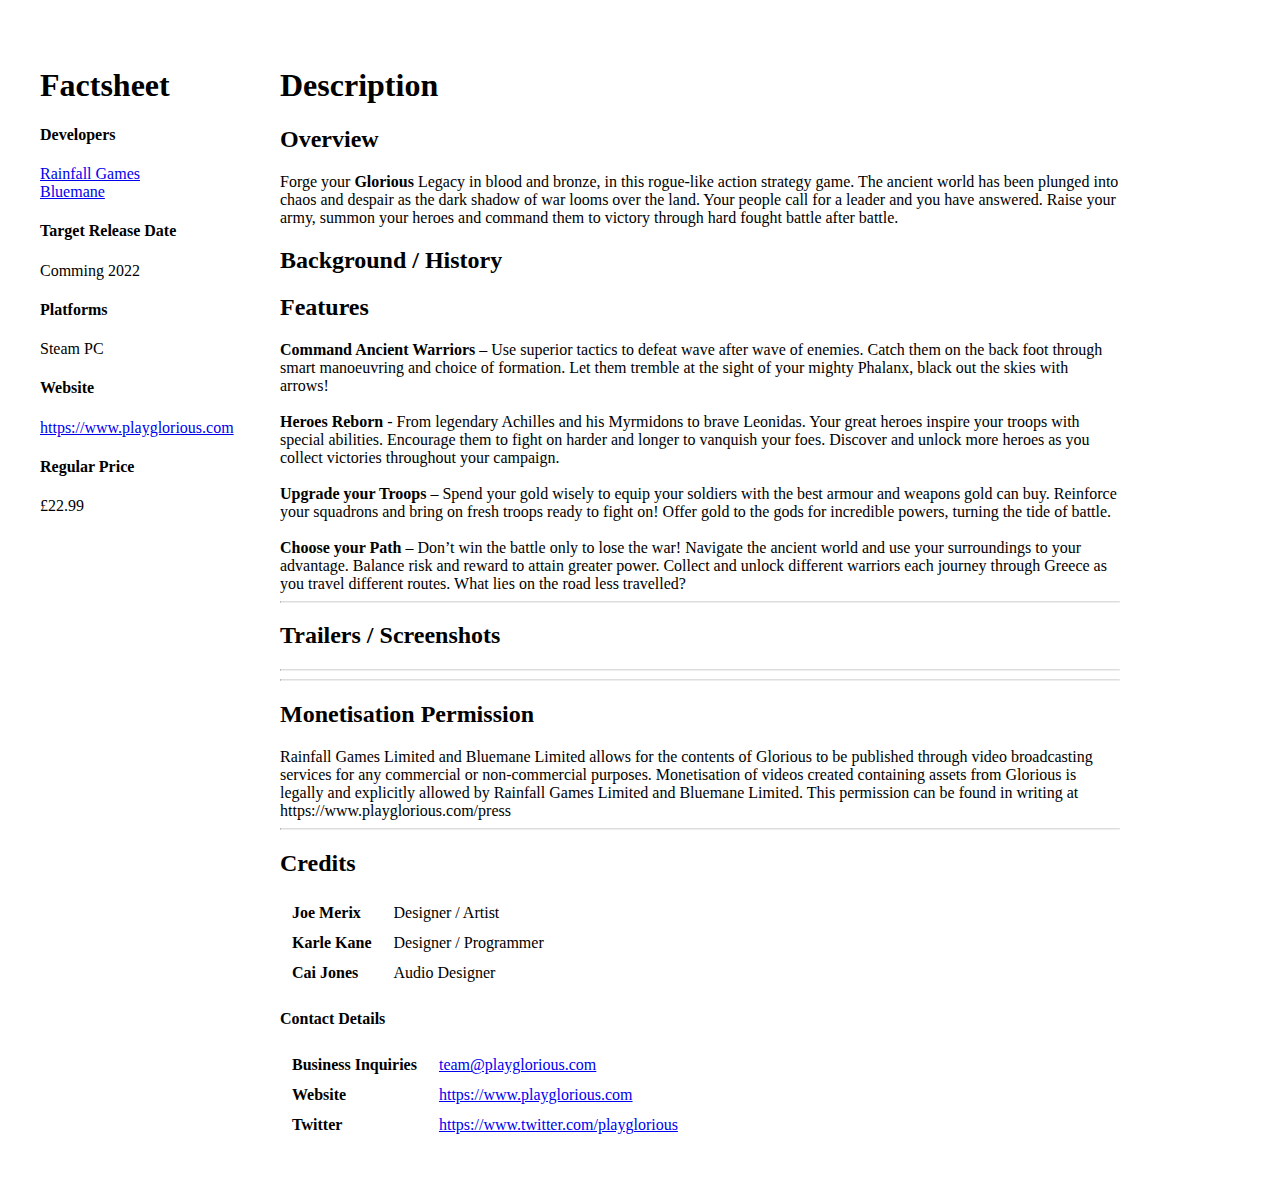
==== press.html @ 9551ca30 "Add press kit page" ====
<html lang='en'>
  <head>
    <title>Press Kit</title>
	<link href="https://fonts.googleapis.com/css2?family=Roboto&display=swap" rel="stylesheet"/>
	<link rel="stylesheet" href="css/press.css">
	<script async src="https://www.googletagmanager.com/gtag/js?id=G-G7K1262RTR"></script>
	<script>
	  window.dataLayer = window.dataLayer || [];
	  function gtag(){dataLayer.push(arguments);}
	  gtag('js', new Date());

	  gtag('config', 'G-G7K1262RTR');
	</script>
  </head>
  <body>
    <div class="container">
	  <div class="column-1 box">
	    <h1>Factsheet</h3>
	    <h4>Developers</h4>
		<a href="https://www.rainfallgames.com">Rainfall Games</a><br/>
		<a href="https://www.bluemane.co.uk">Bluemane</a>
		<h4>Target Release Date</h4>
		Comming 2022
		<h4>Platforms</h4>
		Steam PC
		<h4>Website</h4>
		<a href="https://www.playglorious.com">https://www.playglorious.com</a>
		<h4>Regular Price</h4>
		£22.99		
	  </div>
	  <div class="column-2 box">
	  
	  <h1>Description</h1>
	  
	  <h2>Overview</h2>

	  	  Forge your <b>Glorious</b> Legacy in blood and bronze, in this rogue-like action strategy game.
The ancient world has been plunged into chaos and despair as the dark shadow of war looms over the land. Your people call for a leader and you have answered.  Raise your army, summon your heroes and command them to victory through hard fought battle after battle. 
	  
	  <h2>Background / History<h2>
	  
	  <h2>Features</h2>
	  
	  <b>Command Ancient Warriors</b> – Use superior tactics to defeat wave after wave of enemies.  Catch them on the back foot through smart manoeuvring and choice of formation.  Let them tremble at the sight of your mighty Phalanx, black out the skies with arrows!
	  <br/><br/>
	  <b>Heroes Reborn</b> - From legendary Achilles and his Myrmidons to brave Leonidas. Your great heroes inspire your troops with special abilities.  Encourage them to fight on harder and longer to vanquish your foes.  Discover and unlock more heroes as you collect victories throughout your campaign.
	  <br/><br/>
	  <b>Upgrade your Troops</b> – Spend your gold wisely to equip your soldiers with the best armour and weapons gold can buy.  Reinforce your squadrons and bring on fresh troops ready to fight on!  Offer gold to the gods for incredible powers, turning the tide of battle.
	  <br/><br/>
	  <b>Choose your Path</b> – Don’t win the battle only to lose the war!  Navigate the ancient world and use your surroundings to your advantage.  Balance risk and reward to attain greater power.  Collect and unlock different warriors each journey through Greece as you travel different routes.  What lies on the road less travelled?

      <hr/>

	  <h2>Trailers / Screenshots</h2>	  
	  
	  <hr/>
	  
	  
	  
	  <hr/>
	  
	  <h2>Monetisation Permission</h2>
	  Rainfall Games Limited and Bluemane Limited allows for the contents of Glorious to be published through video broadcasting services for any commercial or non-commercial purposes.  Monetisation of videos created containing assets from Glorious is legally and explicitly allowed by Rainfall Games Limited and Bluemane Limited.  This permission can be found in writing at https://www.playglorious.com/press
	  
	  <hr/>
	  
	  <h2>Credits</h2>
	  <table>
	    <tr><td><b>Joe Merix</b></td><td>Designer / Artist</td></tr>
	    <tr><td><b>Karle Kane</b></td><td>Designer / Programmer</td></tr>
	    <tr><td><b>Cai Jones</b></td><td>Audio Designer</td></tr>
	  </table>
	  
      
	  
	  <h4>Contact Details</h4>
	  <table>
	    <tr><td><b>Business Inquiries</b></td><td><a href="team@playglorious.com">team@playglorious.com </a></td></tr>
		<tr><td><b>Website</b></td><td><a href="https://www.playglorious.com">https://www.playglorious.com</a></td></tr>
		<tr><td><b>Twitter</b></td><td><a href="https://www.twitter.com/playglorious">https://www.twitter.com/playglorious</a></td></tr>
	  </table>

	  </div>
	</div>
  </body>
</html>
---- css/press.css ----
body {
  margin: 0;
  padding: 1rem;
  max-width: 1200px;
  margin: 30px auto;
}

td {
  padding: 5px 10px;
}

hr {
	border-top: 1px solid #ddd;
}

.container {
  display:flex;
}

.column-1 {
  flex-shrink: 0;
  flex-basis: 20%;
}

.column-2 {
  flex-basis: 70%;
}

.box {
  
}

@media only screen and (max-width: 900px) {
  .container {
	flex-direction: column;	 
  }
  
  .box {
	margin: 0 0 1rem;
  }
}
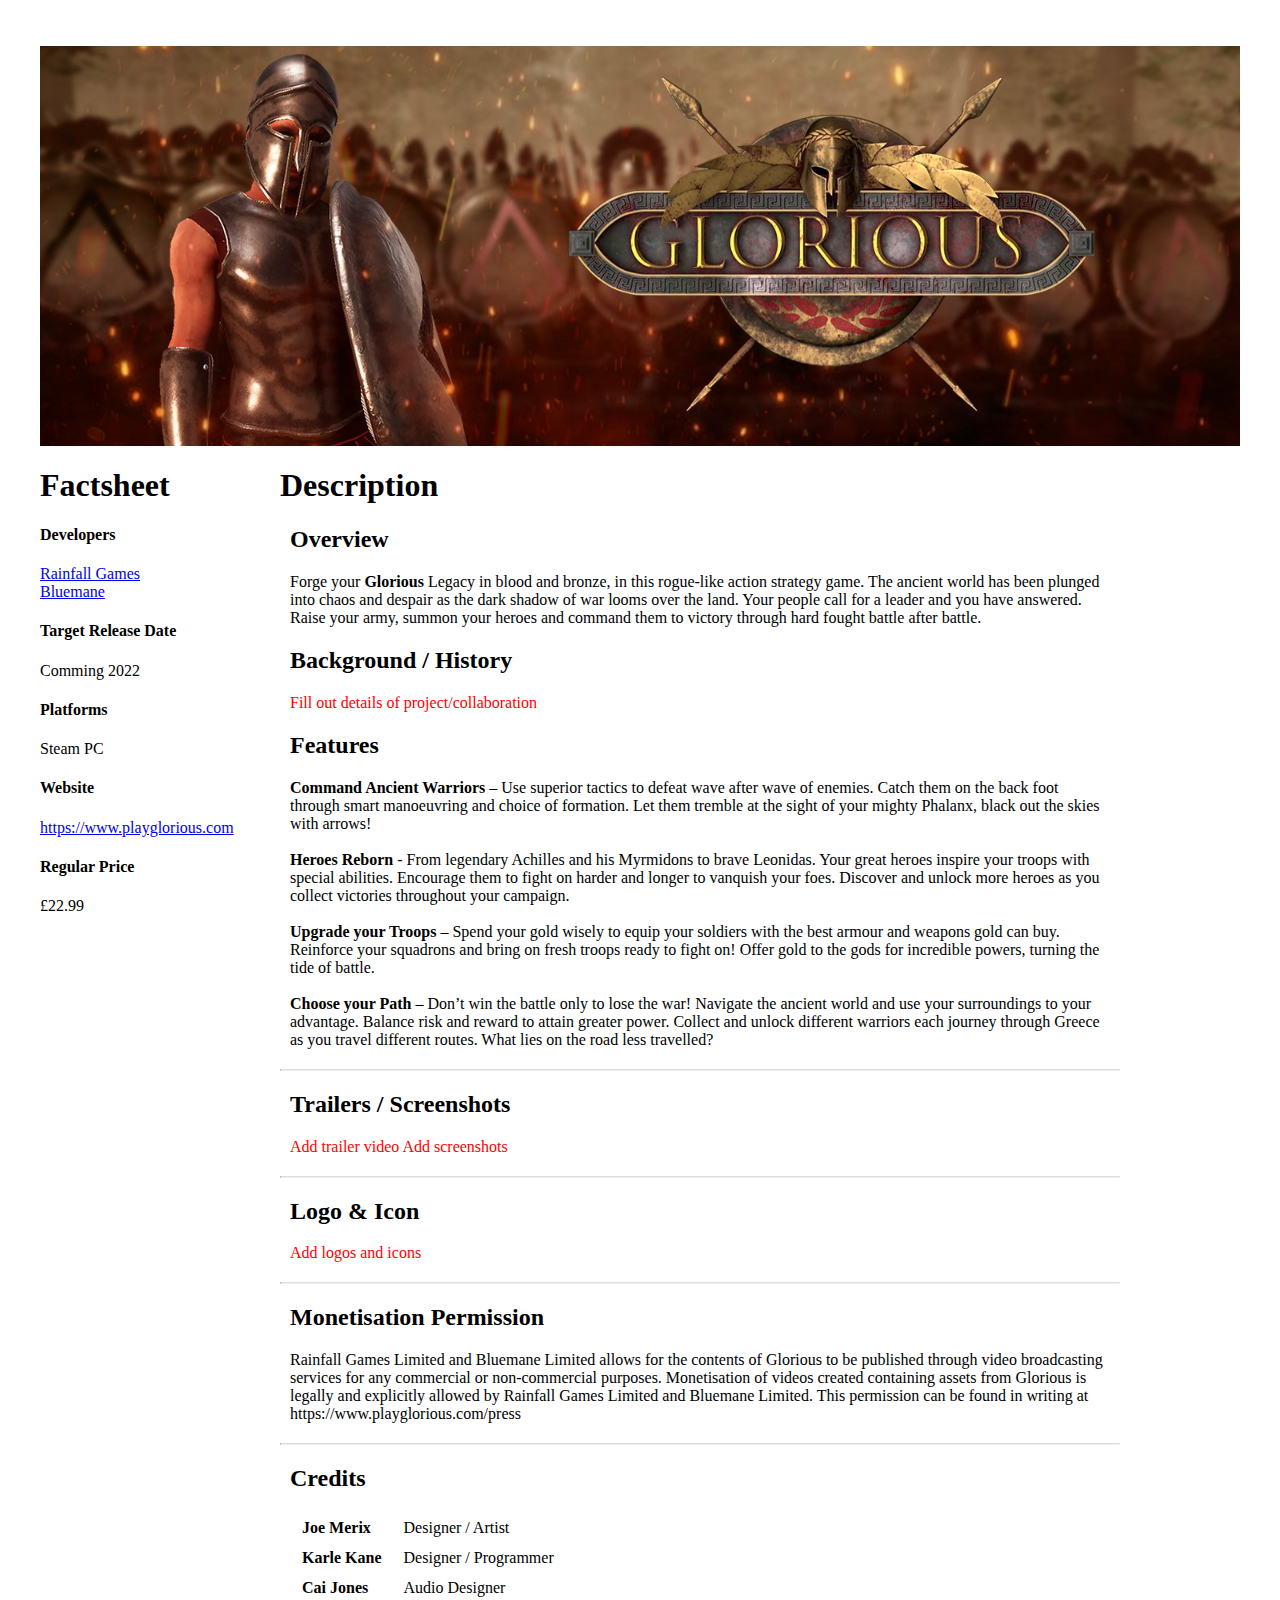
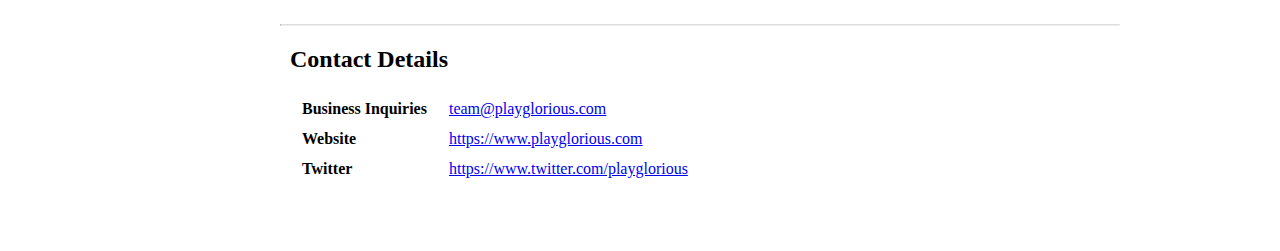
==== commit 8e653798: "press kit improvements" ====
--- a/press.html
+++ b/press.html
@@ -13,6 +13,9 @@
 	</script>
   </head>
   <body>
+    <div>
+	  <img class="header-image" src="images/twitter_1500x500.jpg">
+	</div>
     <div class="container">
 	  <div class="column-1 box">
 	    <h1>Factsheet</h3>
@@ -32,53 +35,69 @@
 	  
 	  <h1>Description</h1>
 	  
-	  <h2>Overview</h2>
-
+	  <div class='section'>
+	    <h2>Overview</h2>
 	  	  Forge your <b>Glorious</b> Legacy in blood and bronze, in this rogue-like action strategy game.
-The ancient world has been plunged into chaos and despair as the dark shadow of war looms over the land. Your people call for a leader and you have answered.  Raise your army, summon your heroes and command them to victory through hard fought battle after battle. 
+		  The ancient world has been plunged into chaos and despair as the dark shadow of war looms over the land. Your people call for a leader and you have answered.  Raise your army, summon your heroes and command them to victory through hard fought battle after battle. 	  
+	  </div>
 	  
-	  <h2>Background / History<h2>
+	  <div class='section'>
+	    <h2>Background / History</h2>	  
+	    <span class='todo'>Fill out details of project/collaboration</span>
+	  </div>
 	  
-	  <h2>Features</h2>
-	  
-	  <b>Command Ancient Warriors</b> – Use superior tactics to defeat wave after wave of enemies.  Catch them on the back foot through smart manoeuvring and choice of formation.  Let them tremble at the sight of your mighty Phalanx, black out the skies with arrows!
-	  <br/><br/>
-	  <b>Heroes Reborn</b> - From legendary Achilles and his Myrmidons to brave Leonidas. Your great heroes inspire your troops with special abilities.  Encourage them to fight on harder and longer to vanquish your foes.  Discover and unlock more heroes as you collect victories throughout your campaign.
-	  <br/><br/>
-	  <b>Upgrade your Troops</b> – Spend your gold wisely to equip your soldiers with the best armour and weapons gold can buy.  Reinforce your squadrons and bring on fresh troops ready to fight on!  Offer gold to the gods for incredible powers, turning the tide of battle.
-	  <br/><br/>
-	  <b>Choose your Path</b> – Don’t win the battle only to lose the war!  Navigate the ancient world and use your surroundings to your advantage.  Balance risk and reward to attain greater power.  Collect and unlock different warriors each journey through Greece as you travel different routes.  What lies on the road less travelled?
-
+	  <div class='section'>
+	    <h2>Features</h2>	  
+	    <b>Command Ancient Warriors</b> – Use superior tactics to defeat wave after wave of enemies.  Catch them on the back foot through smart manoeuvring and choice of formation.  Let them tremble at the sight of your mighty Phalanx, black out the skies with arrows!
+	    <br/><br/>
+	    <b>Heroes Reborn</b> - From legendary Achilles and his Myrmidons to brave Leonidas. Your great heroes inspire your troops with special abilities.  Encourage them to fight on harder and longer to vanquish your foes.  Discover and unlock more heroes as you collect victories throughout your campaign.
+	    <br/><br/>
+	    <b>Upgrade your Troops</b> – Spend your gold wisely to equip your soldiers with the best armour and weapons gold can buy.  Reinforce your squadrons and bring on fresh troops ready to fight on!  Offer gold to the gods for incredible powers, turning the tide of battle.
+	    <br/><br/>
+	    <b>Choose your Path</b> – Don’t win the battle only to lose the war!  Navigate the ancient world and use your surroundings to your advantage.  Balance risk and reward to attain greater power.  Collect and unlock different warriors each journey through Greece as you travel different routes.  What lies on the road less travelled?
+	  </div>
       <hr/>
-
-	  <h2>Trailers / Screenshots</h2>	  
+	  <div class='section'>
+	    <h2>Trailers / Screenshots</h2>	  	  
+	    <span class='todo'>Add trailer video</span>	  
+	    <span class='todo'>Add screenshots</span>
+	  </div>
 	  
 	  <hr/>
 	  
-	  
+	  <div class='section'>	    
+	    <h2>Logo & Icon</h2>	  	  
+	    <span class='todo'>Add logos and icons</span>	  	    
+	  </div>
 	  
 	  <hr/>
 	  
-	  <h2>Monetisation Permission</h2>
-	  Rainfall Games Limited and Bluemane Limited allows for the contents of Glorious to be published through video broadcasting services for any commercial or non-commercial purposes.  Monetisation of videos created containing assets from Glorious is legally and explicitly allowed by Rainfall Games Limited and Bluemane Limited.  This permission can be found in writing at https://www.playglorious.com/press
+	  <div class='section'>	  
+	    <h2>Monetisation Permission</h2>
+	    Rainfall Games Limited and Bluemane Limited allows for the contents of Glorious to be published through video broadcasting services for any commercial or non-commercial purposes.  Monetisation of videos created containing assets from Glorious is legally and explicitly allowed by Rainfall Games Limited and Bluemane Limited.  This permission can be found in writing at https://www.playglorious.com/press	  
+	  </div>
 	  
 	  <hr/>
 	  
-	  <h2>Credits</h2>
-	  <table>
-	    <tr><td><b>Joe Merix</b></td><td>Designer / Artist</td></tr>
-	    <tr><td><b>Karle Kane</b></td><td>Designer / Programmer</td></tr>
-	    <tr><td><b>Cai Jones</b></td><td>Audio Designer</td></tr>
-	  </table>
+	  <div class='section'>
+	    <h2>Credits</h2>
+	    <table>
+	      <tr><td><b>Joe Merix</b></td><td>Designer / Artist</td></tr>
+	      <tr><td><b>Karle Kane</b></td><td>Designer / Programmer</td></tr>
+	      <tr><td><b>Cai Jones</b></td><td>Audio Designer</td></tr>
+	    </table>
+	  </div>
 	  
-      
+      <hr/>
 	  
-	  <h4>Contact Details</h4>
-	  <table>
-	    <tr><td><b>Business Inquiries</b></td><td><a href="team@playglorious.com">team@playglorious.com </a></td></tr>
-		<tr><td><b>Website</b></td><td><a href="https://www.playglorious.com">https://www.playglorious.com</a></td></tr>
-		<tr><td><b>Twitter</b></td><td><a href="https://www.twitter.com/playglorious">https://www.twitter.com/playglorious</a></td></tr>
-	  </table>
+	  <div class='section'>
+	    <h2>Contact Details</h2>
+	    <table>
+	      <tr><td><b>Business Inquiries</b></td><td><a href="team@playglorious.com">team@playglorious.com </a></td></tr>
+		  <tr><td><b>Website</b></td><td><a href="https://www.playglorious.com">https://www.playglorious.com</a></td></tr>
+		  <tr><td><b>Twitter</b></td><td><a href="https://www.twitter.com/playglorious">https://www.twitter.com/playglorious</a></td></tr>
+	    </table>
+	  </div>
 
 	  </div>
 	</div>
--- a/css/press.css
+++ b/css/press.css
@@ -11,6 +11,18 @@
 
 hr {
 	border-top: 1px solid #ddd;
+}
+
+.header-image {
+  width: 100%;
+}
+
+.section {
+  margin: 20px 10px;
+}
+
+.todo {
+  color:red;
 }
 
 .container {
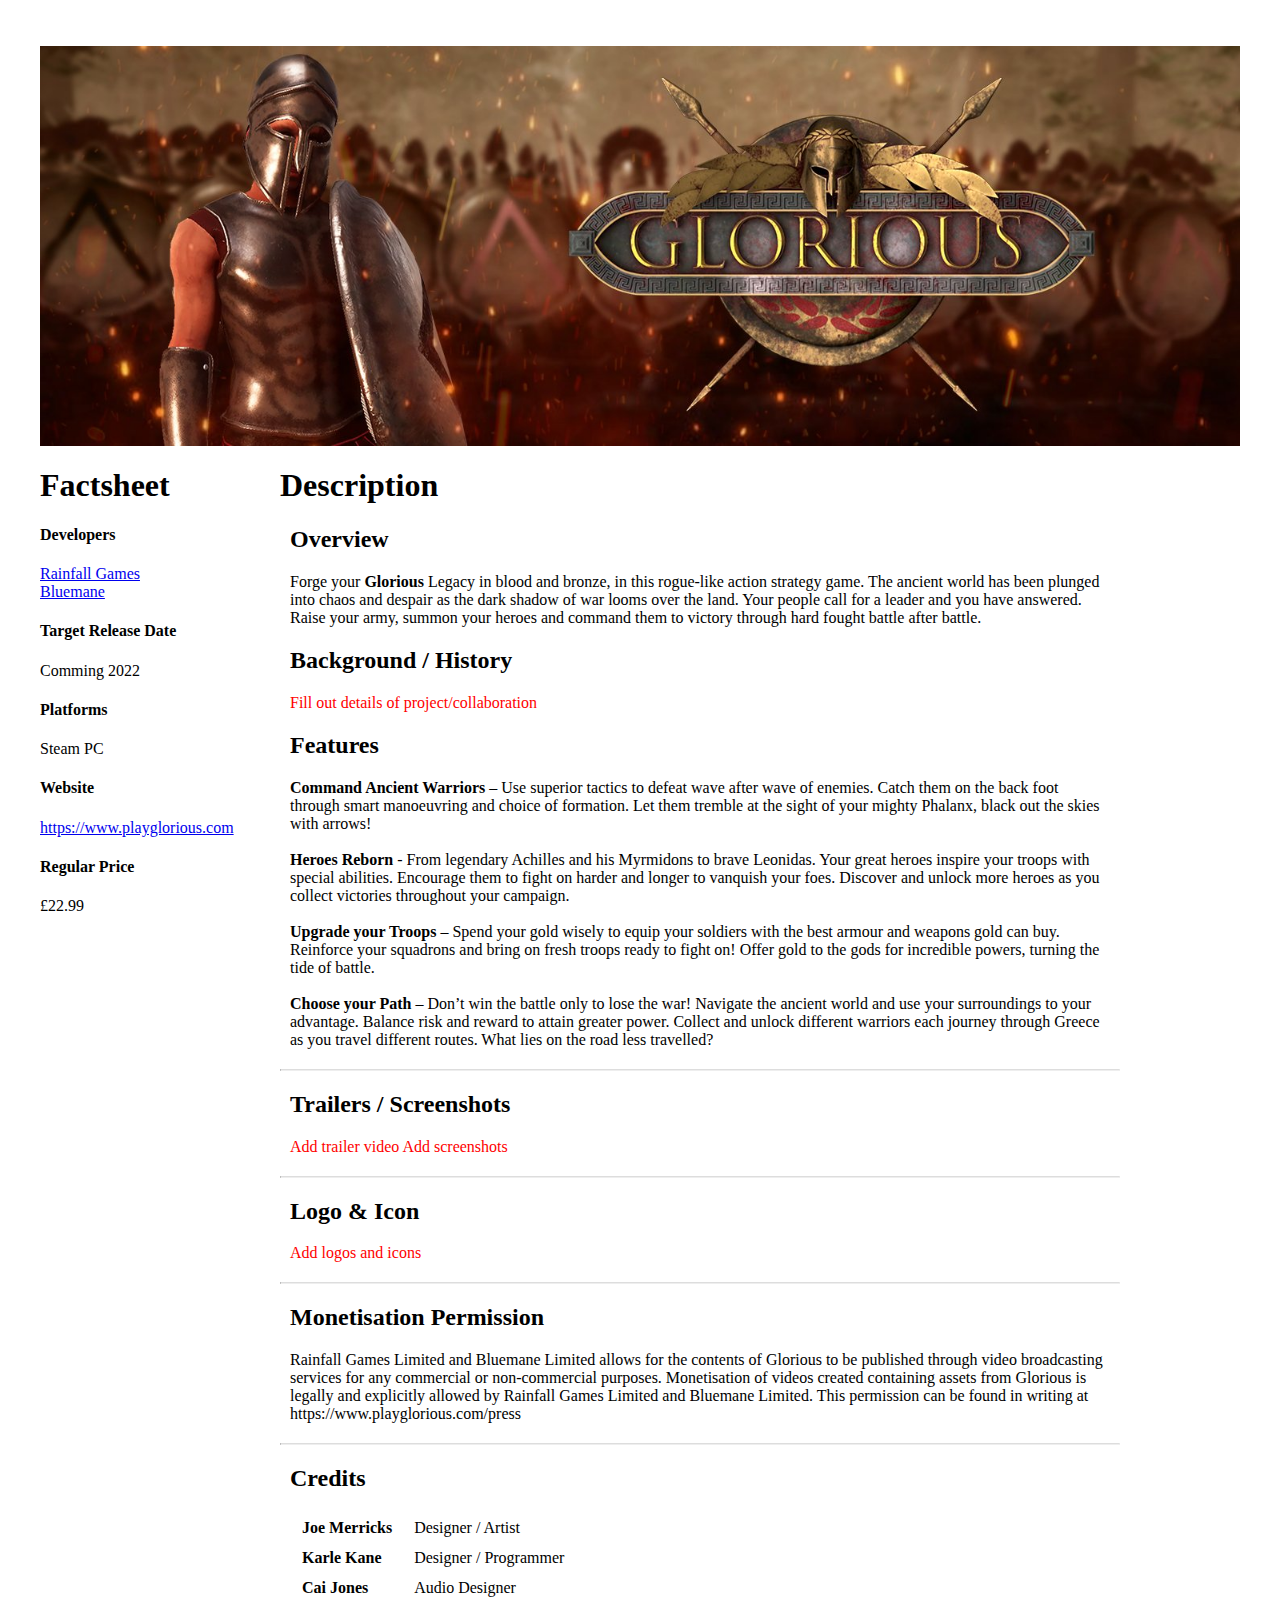
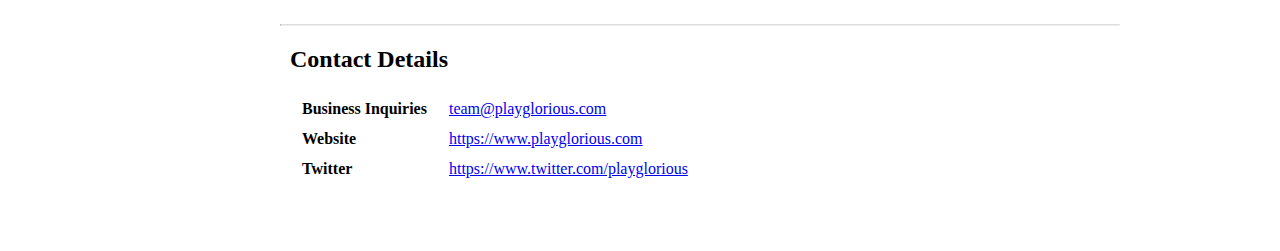
==== commit ce7ab1c5: "Deed poll change" ====
--- a/press.html
+++ b/press.html
@@ -82,7 +82,7 @@
 	  <div class='section'>
 	    <h2>Credits</h2>
 	    <table>
-	      <tr><td><b>Joe Merix</b></td><td>Designer / Artist</td></tr>
+	      <tr><td><b>Joe Merricks</b></td><td>Designer / Artist</td></tr>
 	      <tr><td><b>Karle Kane</b></td><td>Designer / Programmer</td></tr>
 	      <tr><td><b>Cai Jones</b></td><td>Audio Designer</td></tr>
 	    </table>
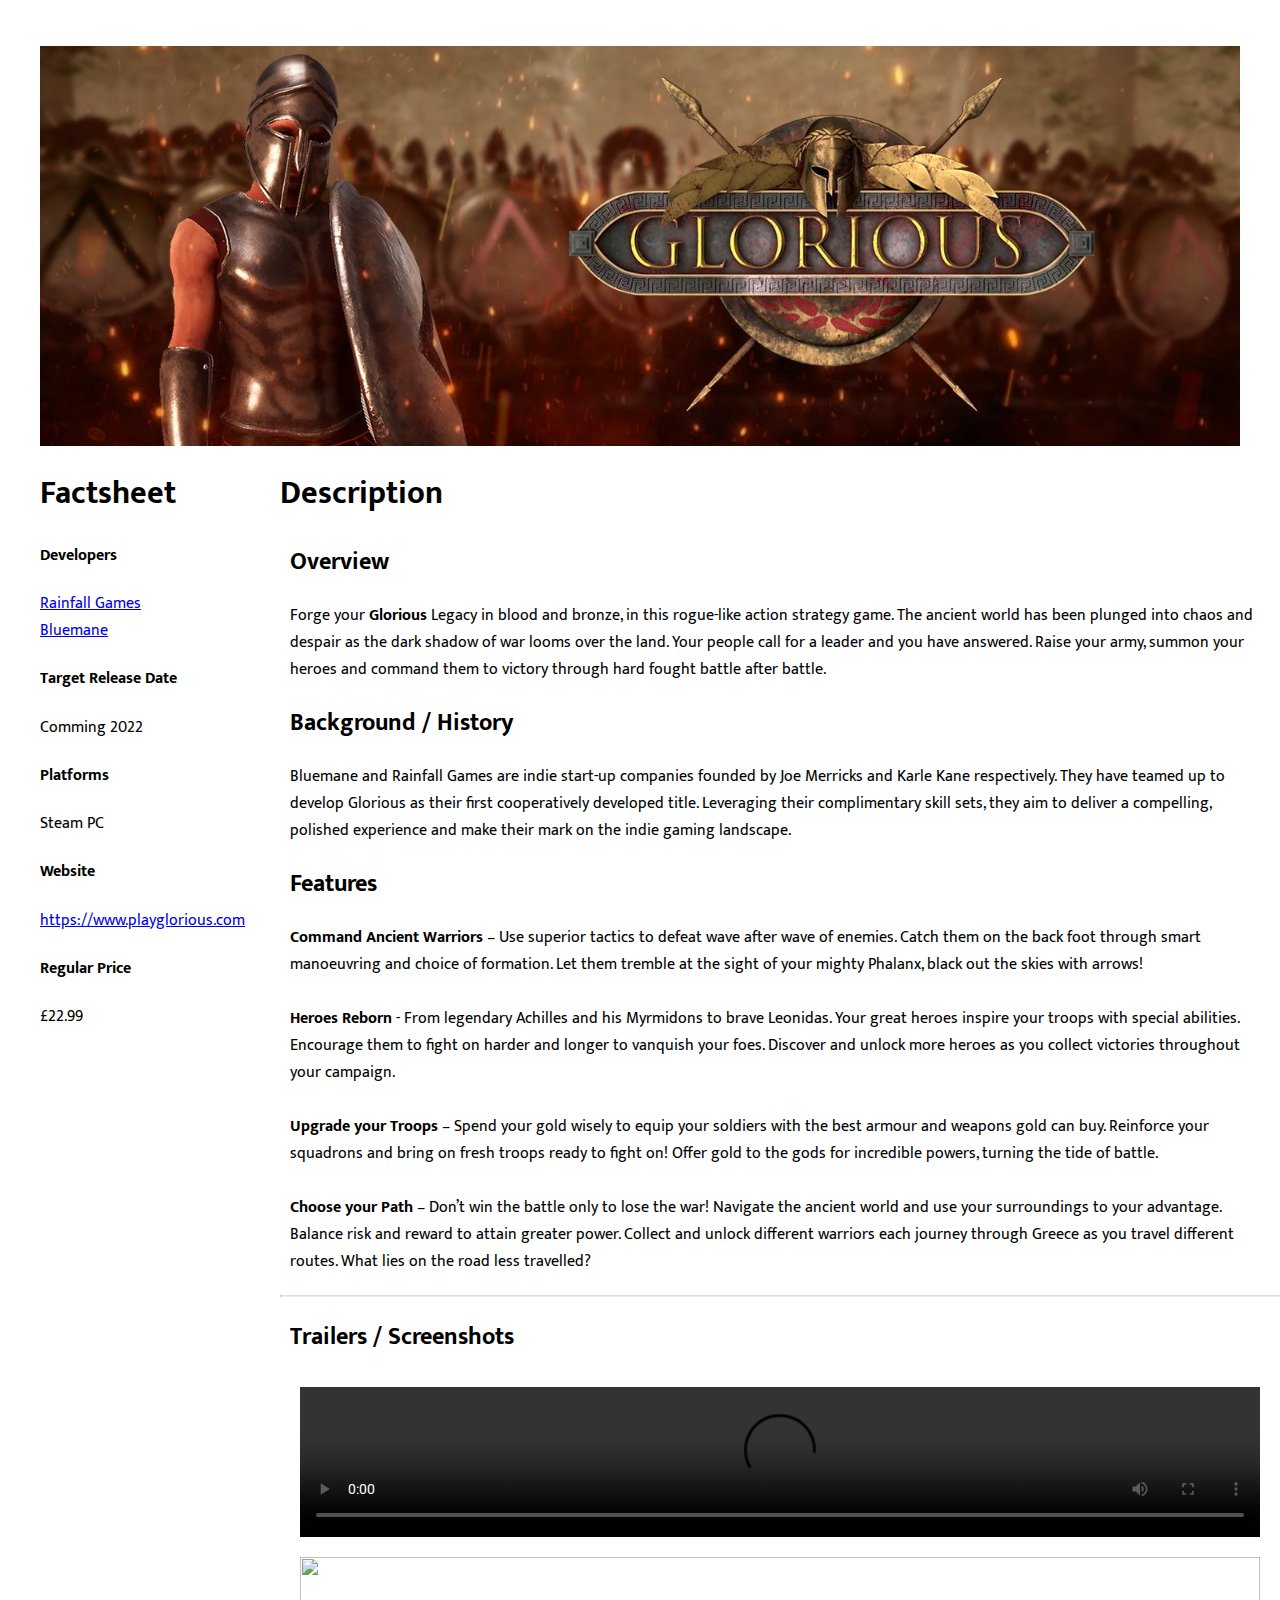
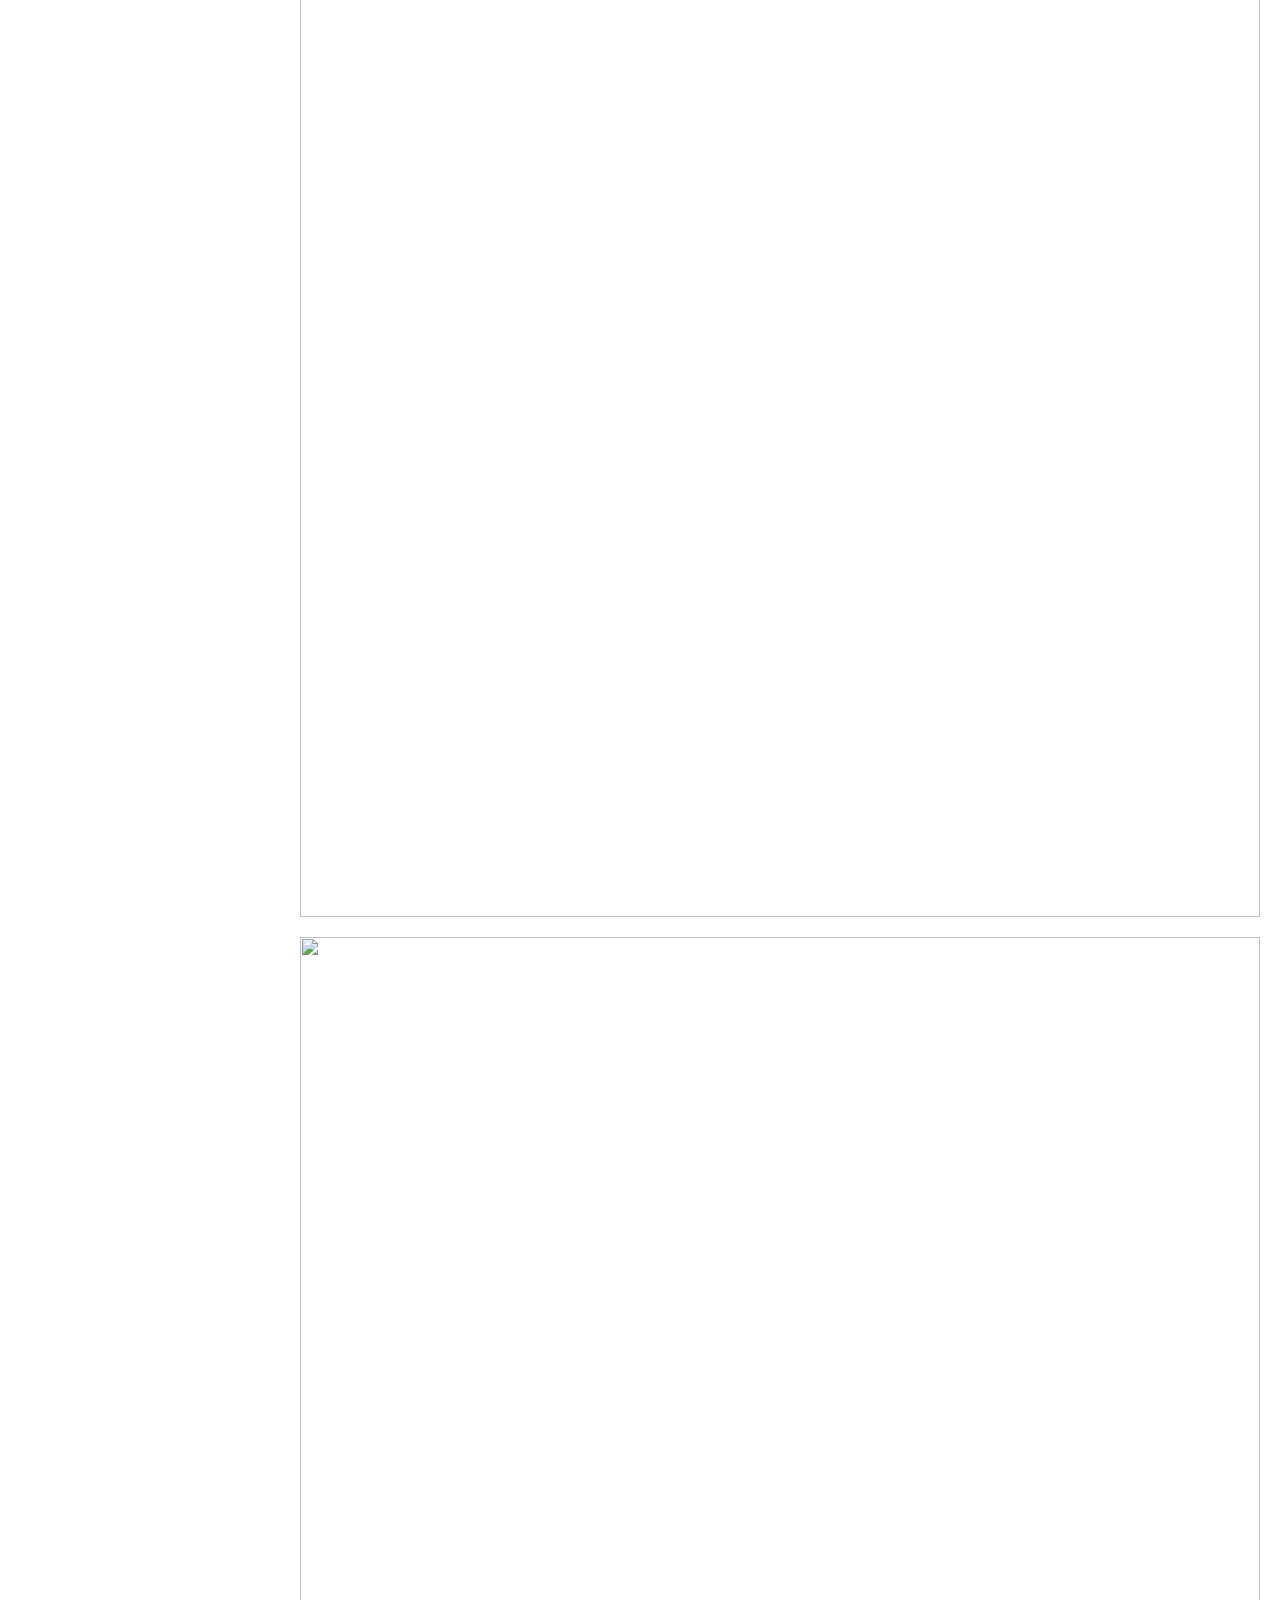
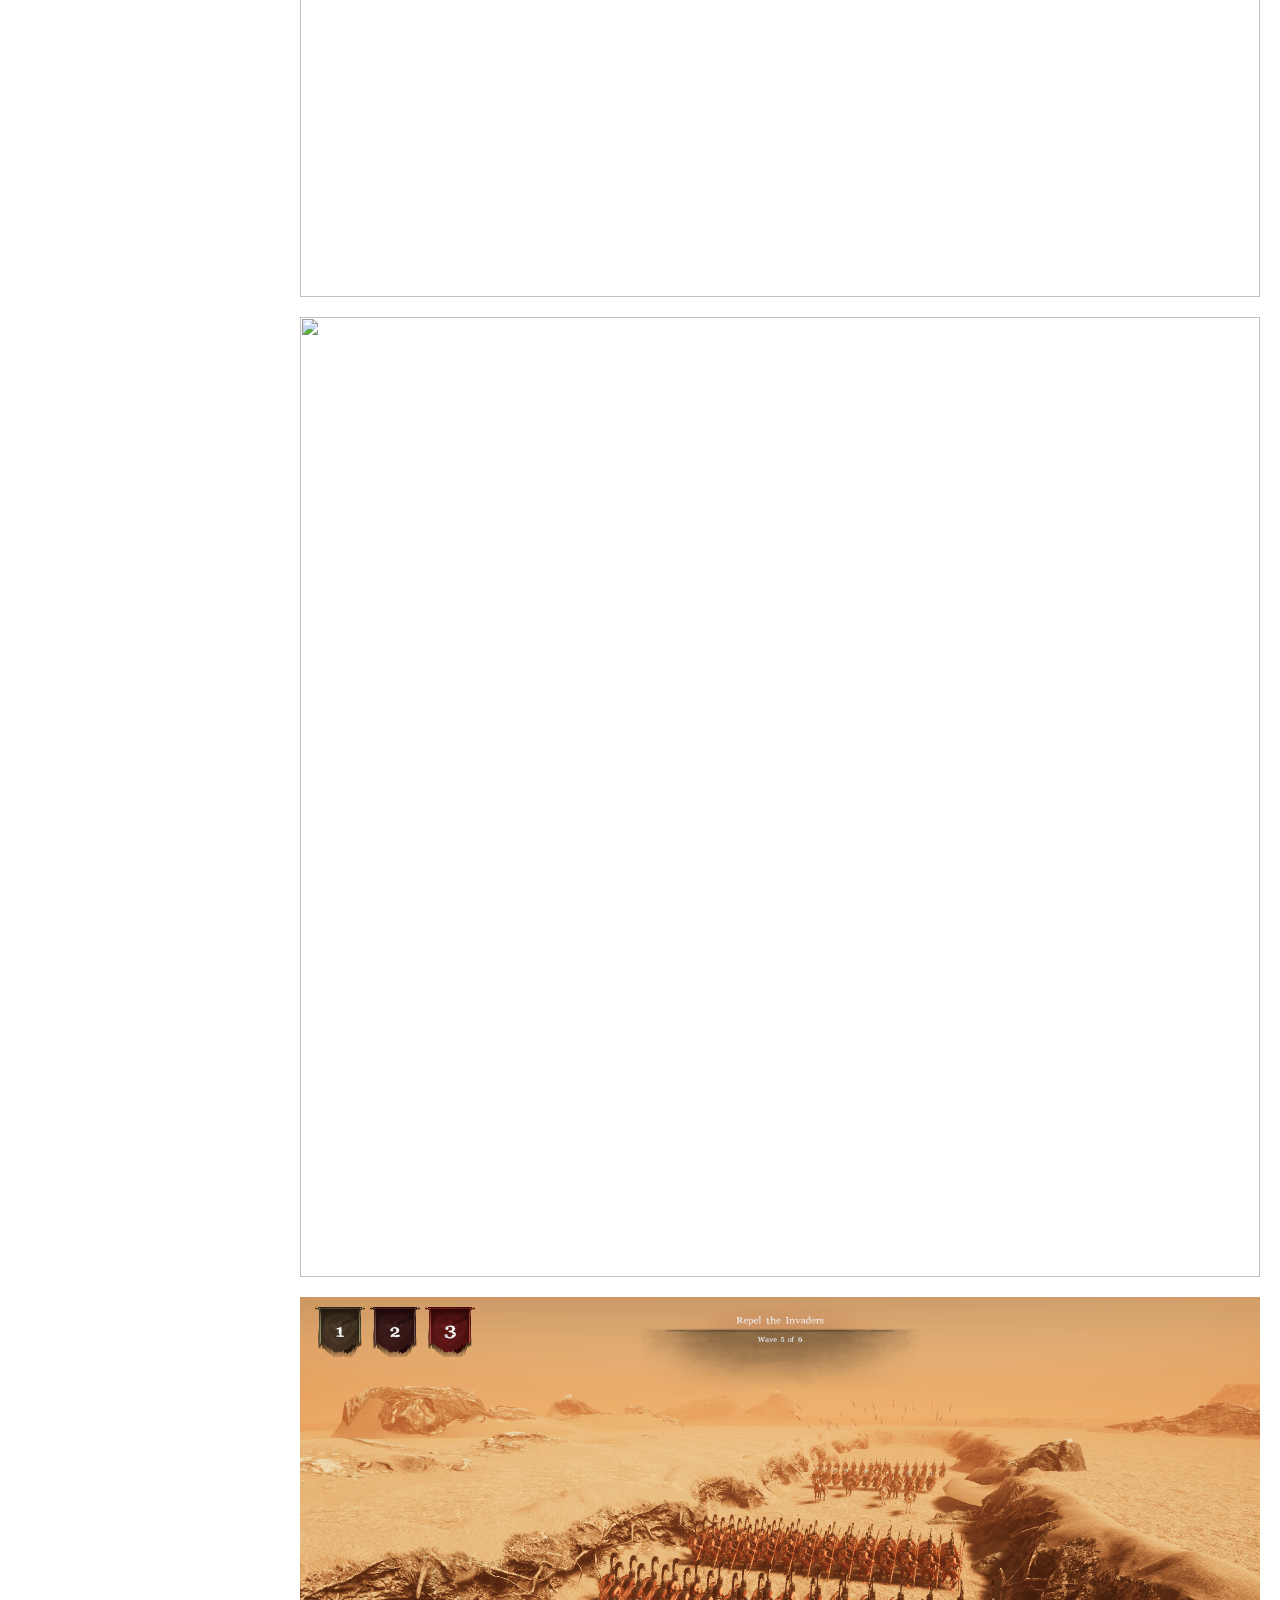
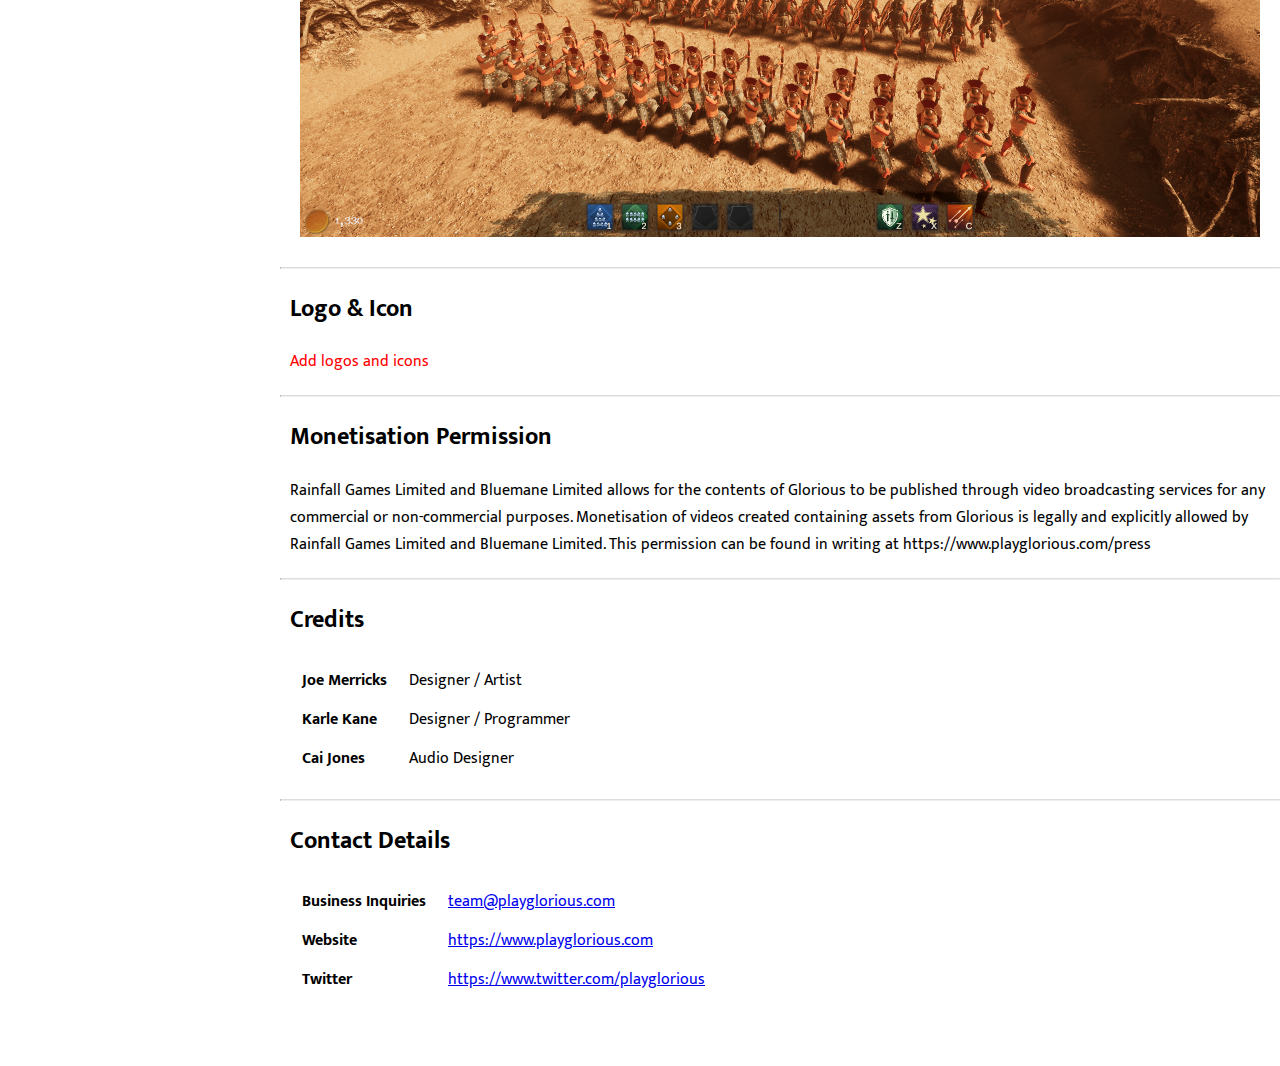
==== commit 5573e2a8: "Press kit update" ====
--- a/press.html
+++ b/press.html
@@ -3,6 +3,9 @@
     <title>Press Kit</title>
 	<link href="https://fonts.googleapis.com/css2?family=Roboto&display=swap" rel="stylesheet"/>
 	<link rel="stylesheet" href="css/press.css">
+	<link rel="preconnect" href="https://fonts.googleapis.com">
+    <link rel="preconnect" href="https://fonts.gstatic.com" crossorigin>
+    <link href="https://fonts.googleapis.com/css2?family=Mukta&display=swap" rel="stylesheet"> 
 	<script async src="https://www.googletagmanager.com/gtag/js?id=G-G7K1262RTR"></script>
 	<script>
 	  window.dataLayer = window.dataLayer || [];
@@ -43,7 +46,10 @@
 	  
 	  <div class='section'>
 	    <h2>Background / History</h2>	  
-	    <span class='todo'>Fill out details of project/collaboration</span>
+	    Bluemane and Rainfall Games are indie start-up companies founded by Joe Merricks and Karle Kane respectively.  
+		They have teamed up to develop Glorious as their first cooperatively developed title.
+		Leveraging their complimentary skill sets, they aim to deliver a compelling, polished experience and make their mark on the indie gaming landscape.
+
 	  </div>
 	  
 	  <div class='section'>
@@ -59,8 +65,16 @@
       <hr/>
 	  <div class='section'>
 	    <h2>Trailers / Screenshots</h2>	  	  
-	    <span class='todo'>Add trailer video</span>	  
-	    <span class='todo'>Add screenshots</span>
+	    
+		<video class='trailer' width="100%" controls>
+	      <source src="videos/Glorious Trailer Alpha.mp4" type="video/mp4"/>
+          <p><a href="videos/Glorious Trailer Alpha.mp4">Watch Trailer</a></p>
+	    </video>
+		
+		<img class='screenshot' src="images/screenshots/Spartan_Screenshot.png"/>
+		<img class='screenshot' src="images/screenshots/Thespian_Screenshot.png"/>
+		<img class='screenshot' src="images/screenshots/Cavalry_Screenshot.png"/>
+		<img class='screenshot' src="images/screenshots/FullArmy_Screenshot.png"/>
 	  </div>
 	  
 	  <hr/>
--- a/css/press.css
+++ b/css/press.css
@@ -3,6 +3,7 @@
   padding: 1rem;
   max-width: 1200px;
   margin: 30px auto;
+  font-family: 'Mukta', sans-serif;
 }
 
 td {
@@ -19,6 +20,16 @@
 
 .section {
   margin: 20px 10px;
+}
+
+.trailer {
+  width: 960px;
+  padding: 10px;	
+}
+
+.screenshot {
+  width: 960px;
+  padding: 10px;
 }
 
 .todo {
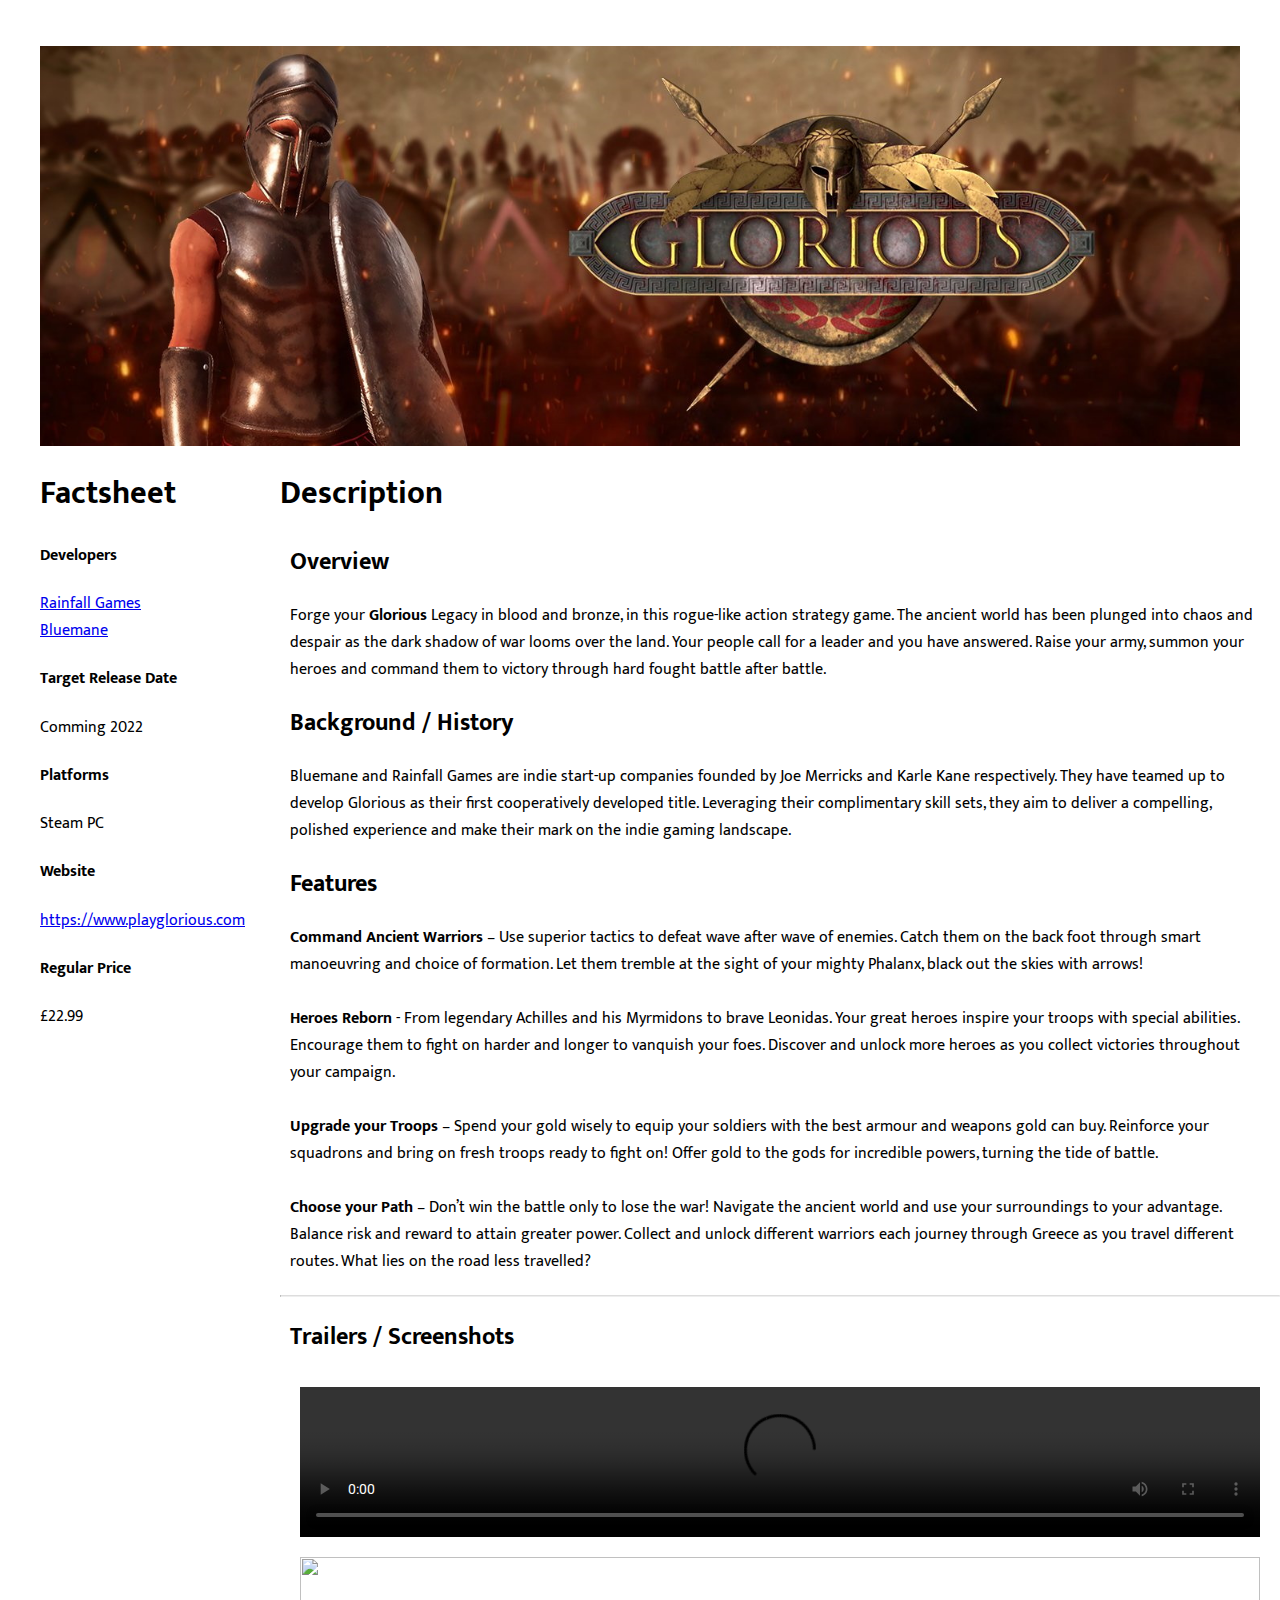
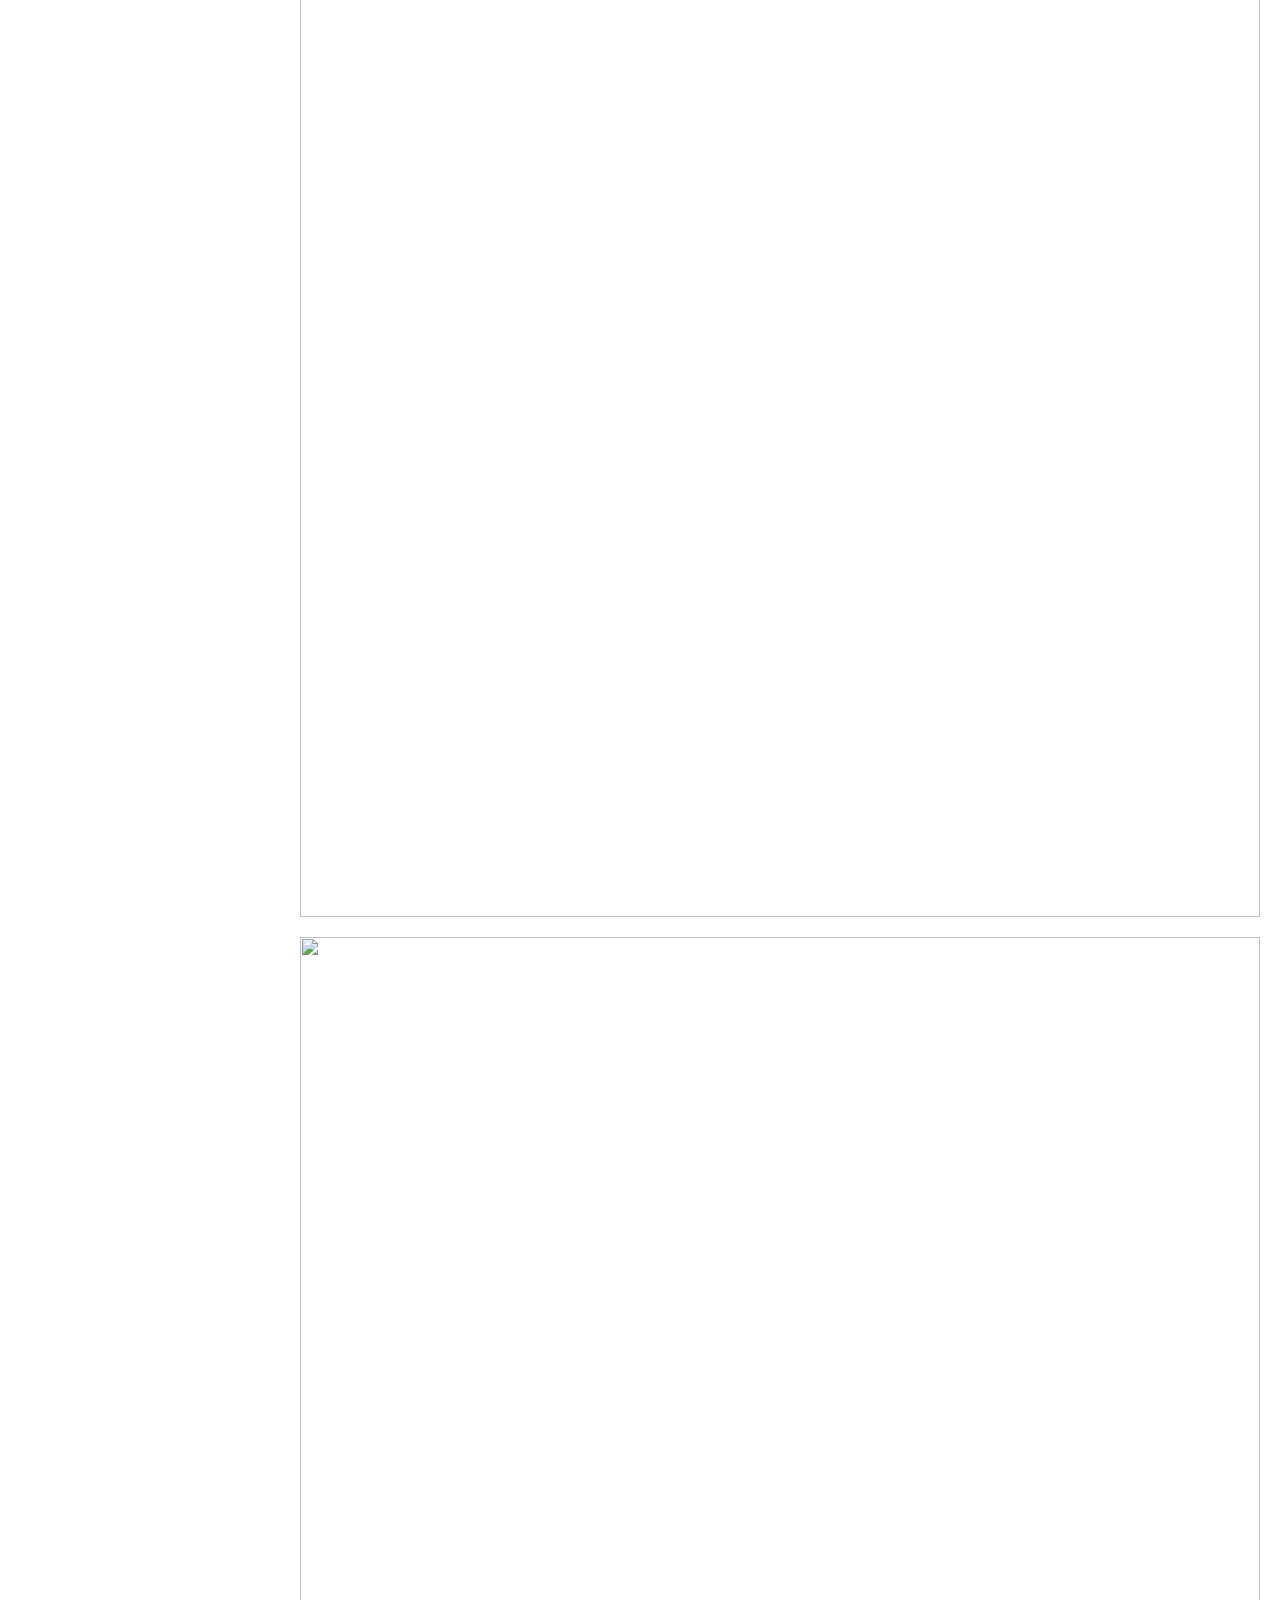
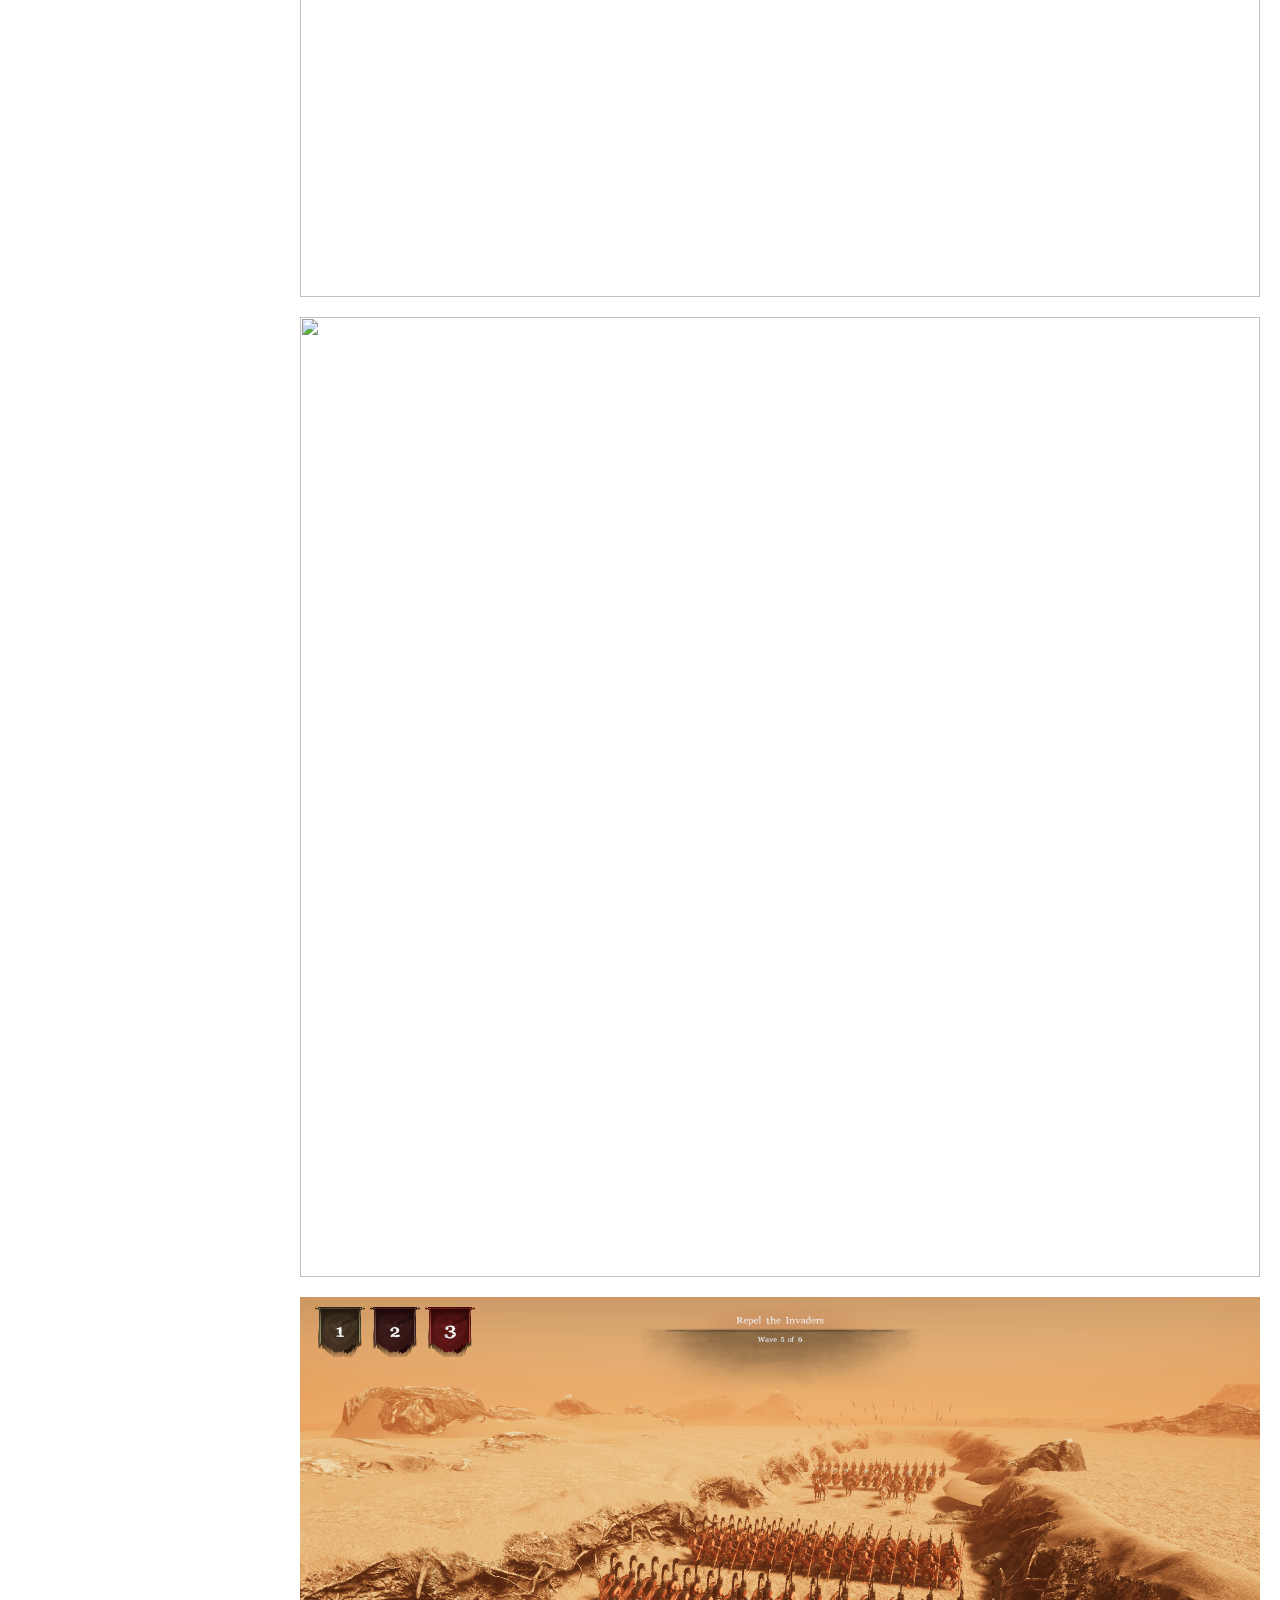
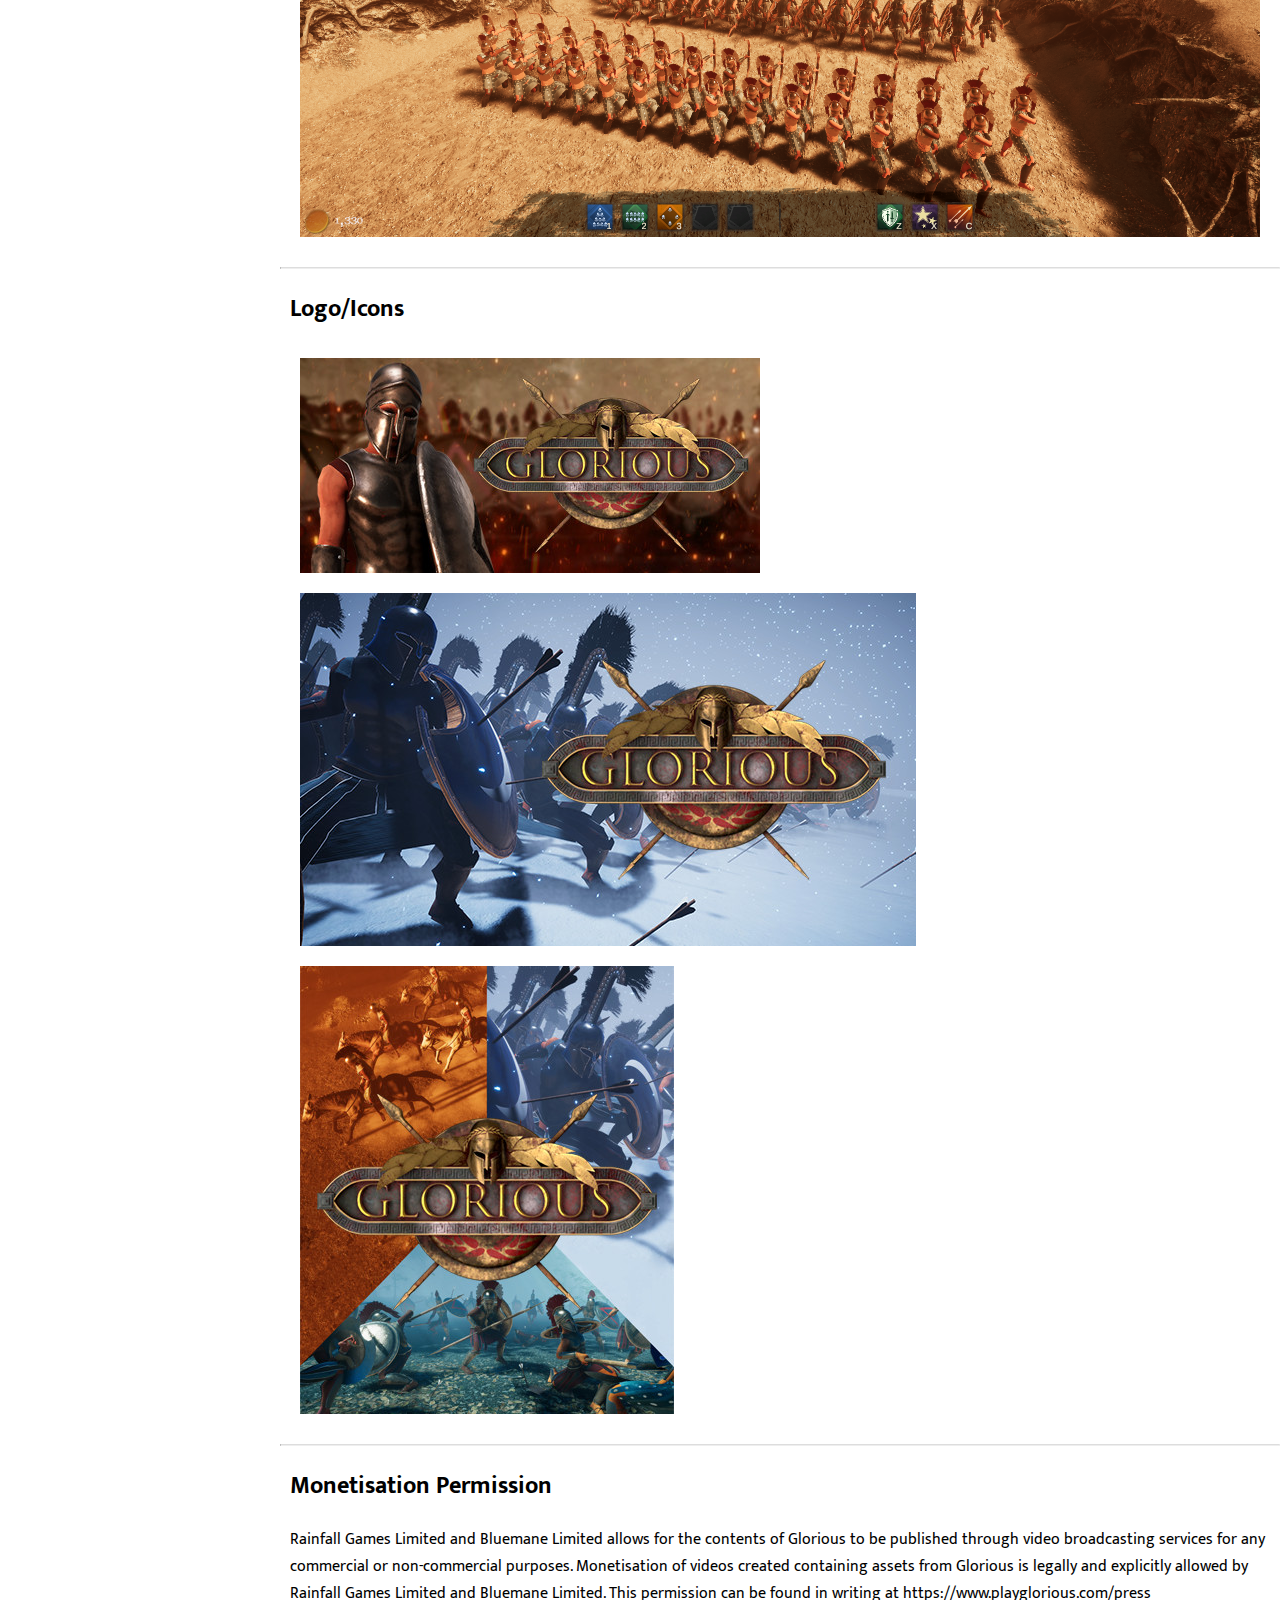
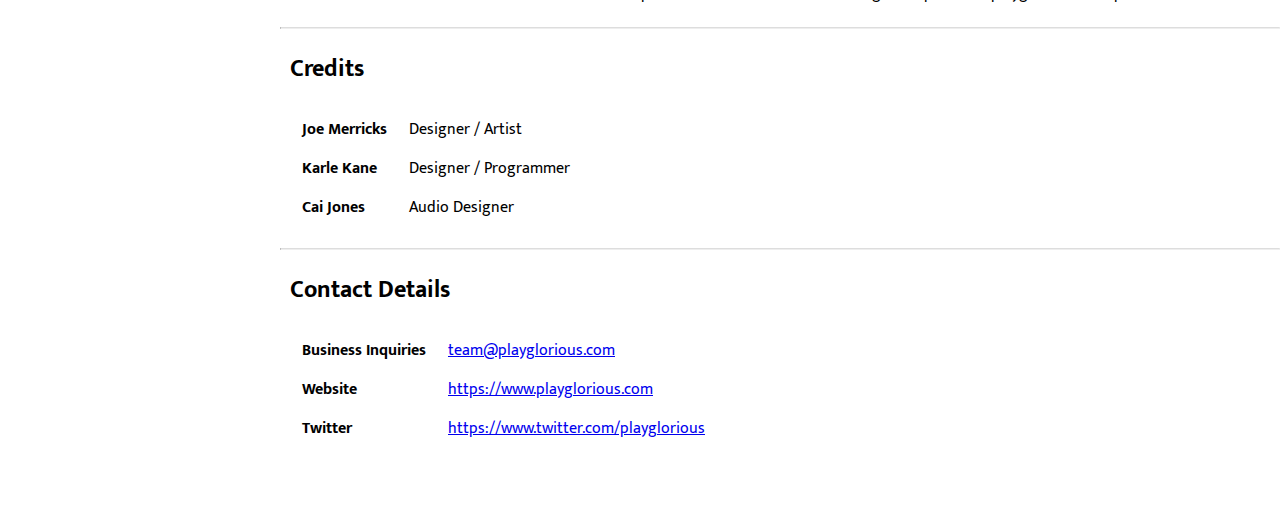
==== commit f65839ad: "Add logos" ====
--- a/press.html
+++ b/press.html
@@ -80,8 +80,10 @@
 	  <hr/>
 	  
 	  <div class='section'>	    
-	    <h2>Logo & Icon</h2>	  	  
-	    <span class='todo'>Add logos and icons</span>	  	    
+	    <h2>Logo/Icons</h2>	  	  
+	    <img class='logo' src='images/logos/steam_header_capsule.jpg'/> 	    
+		<img class='logo' src='images/logos/steam_main_capsule.jpg'/>
+		<img class='logo' src='images/logos/steam_vertical_capsule.jpg'/>
 	  </div>
 	  
 	  <hr/>
--- a/css/press.css
+++ b/css/press.css
@@ -32,6 +32,10 @@
   padding: 10px;
 }
 
+.logo {
+ padding: 10px;
+}
+
 .todo {
   color:red;
 }
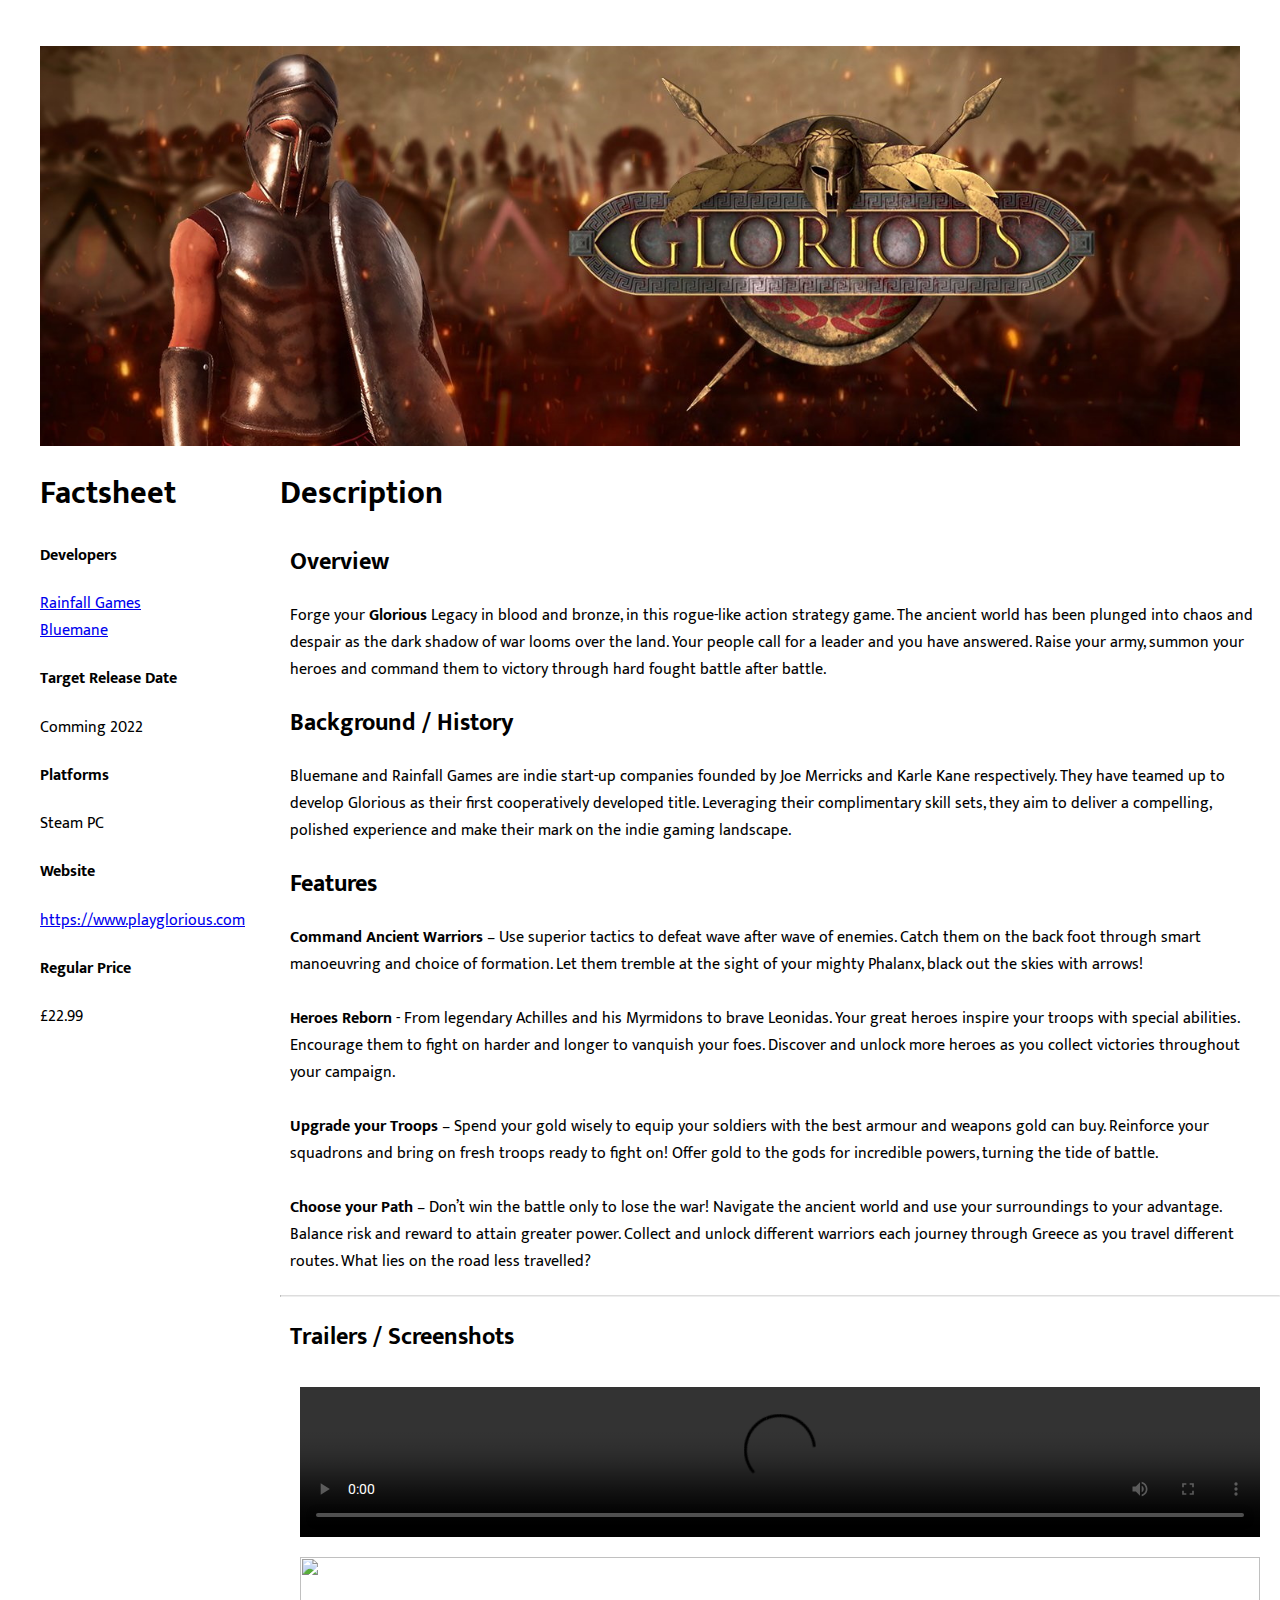
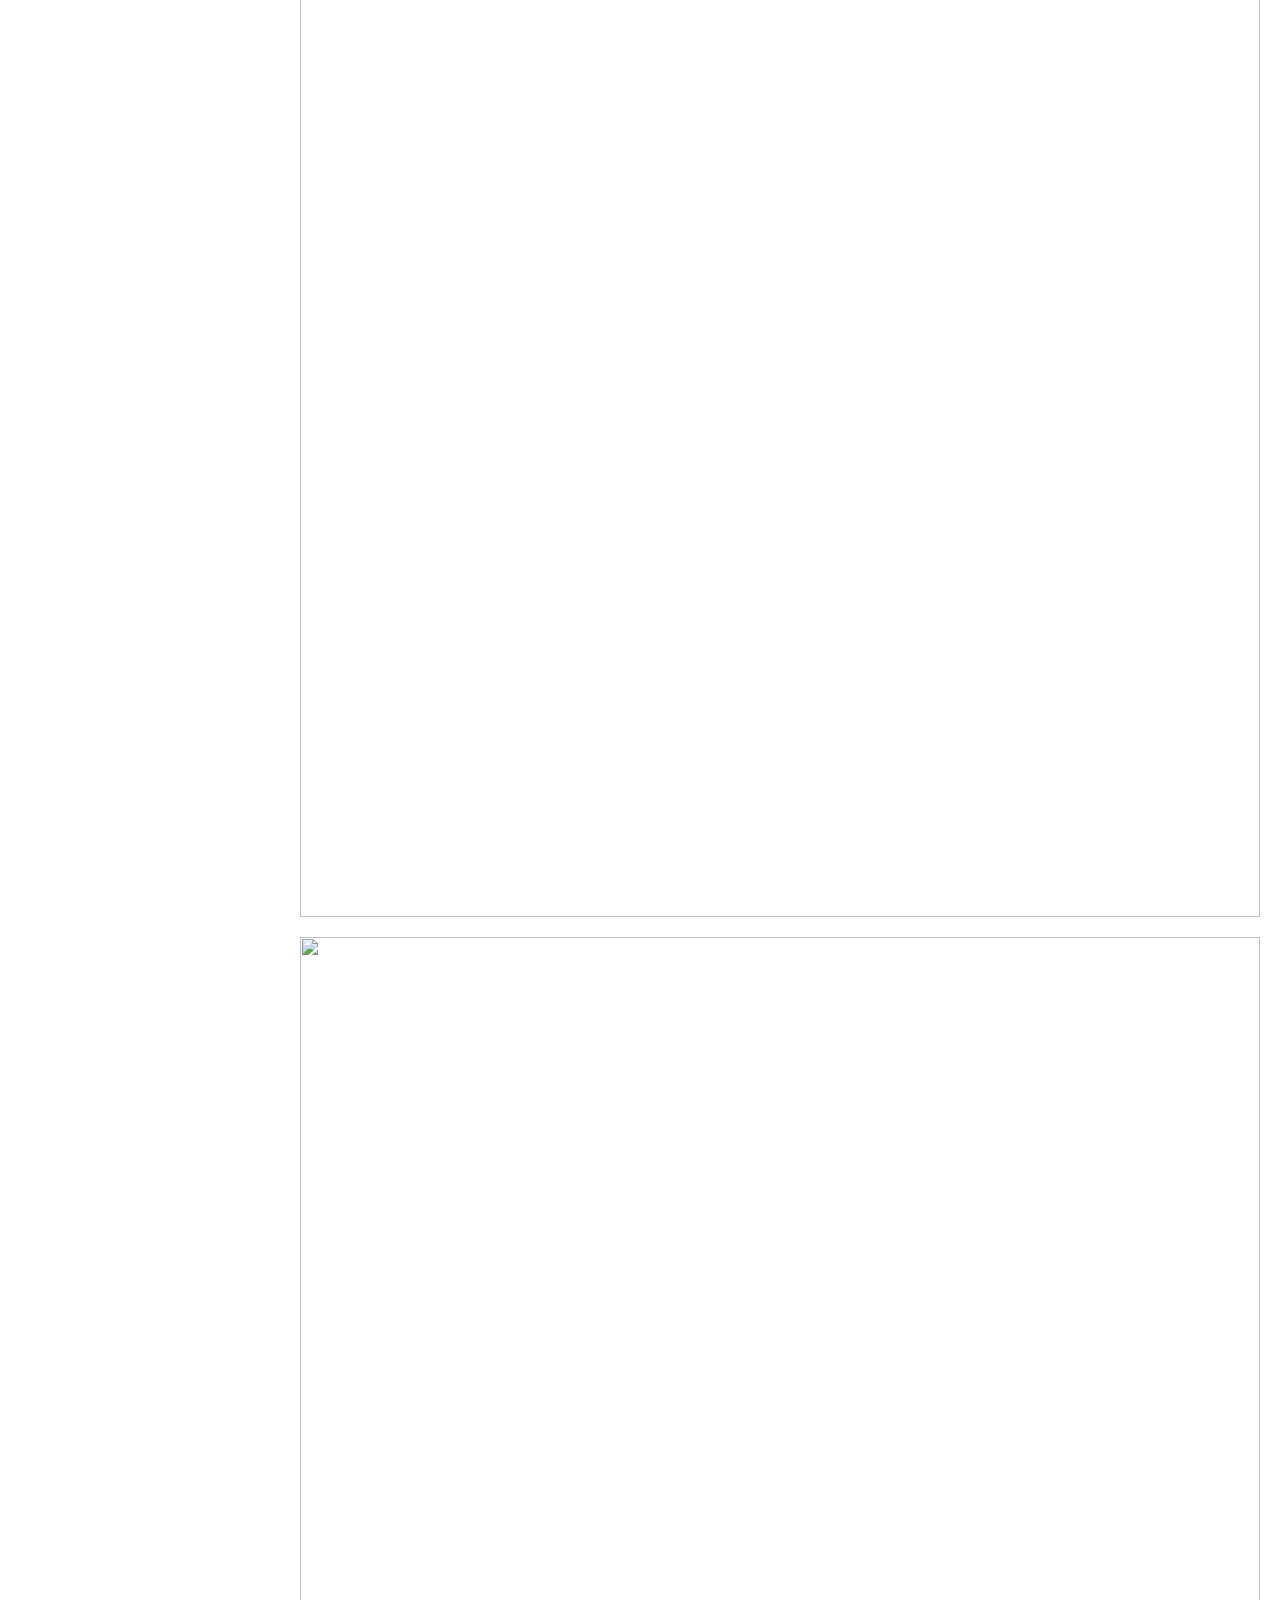
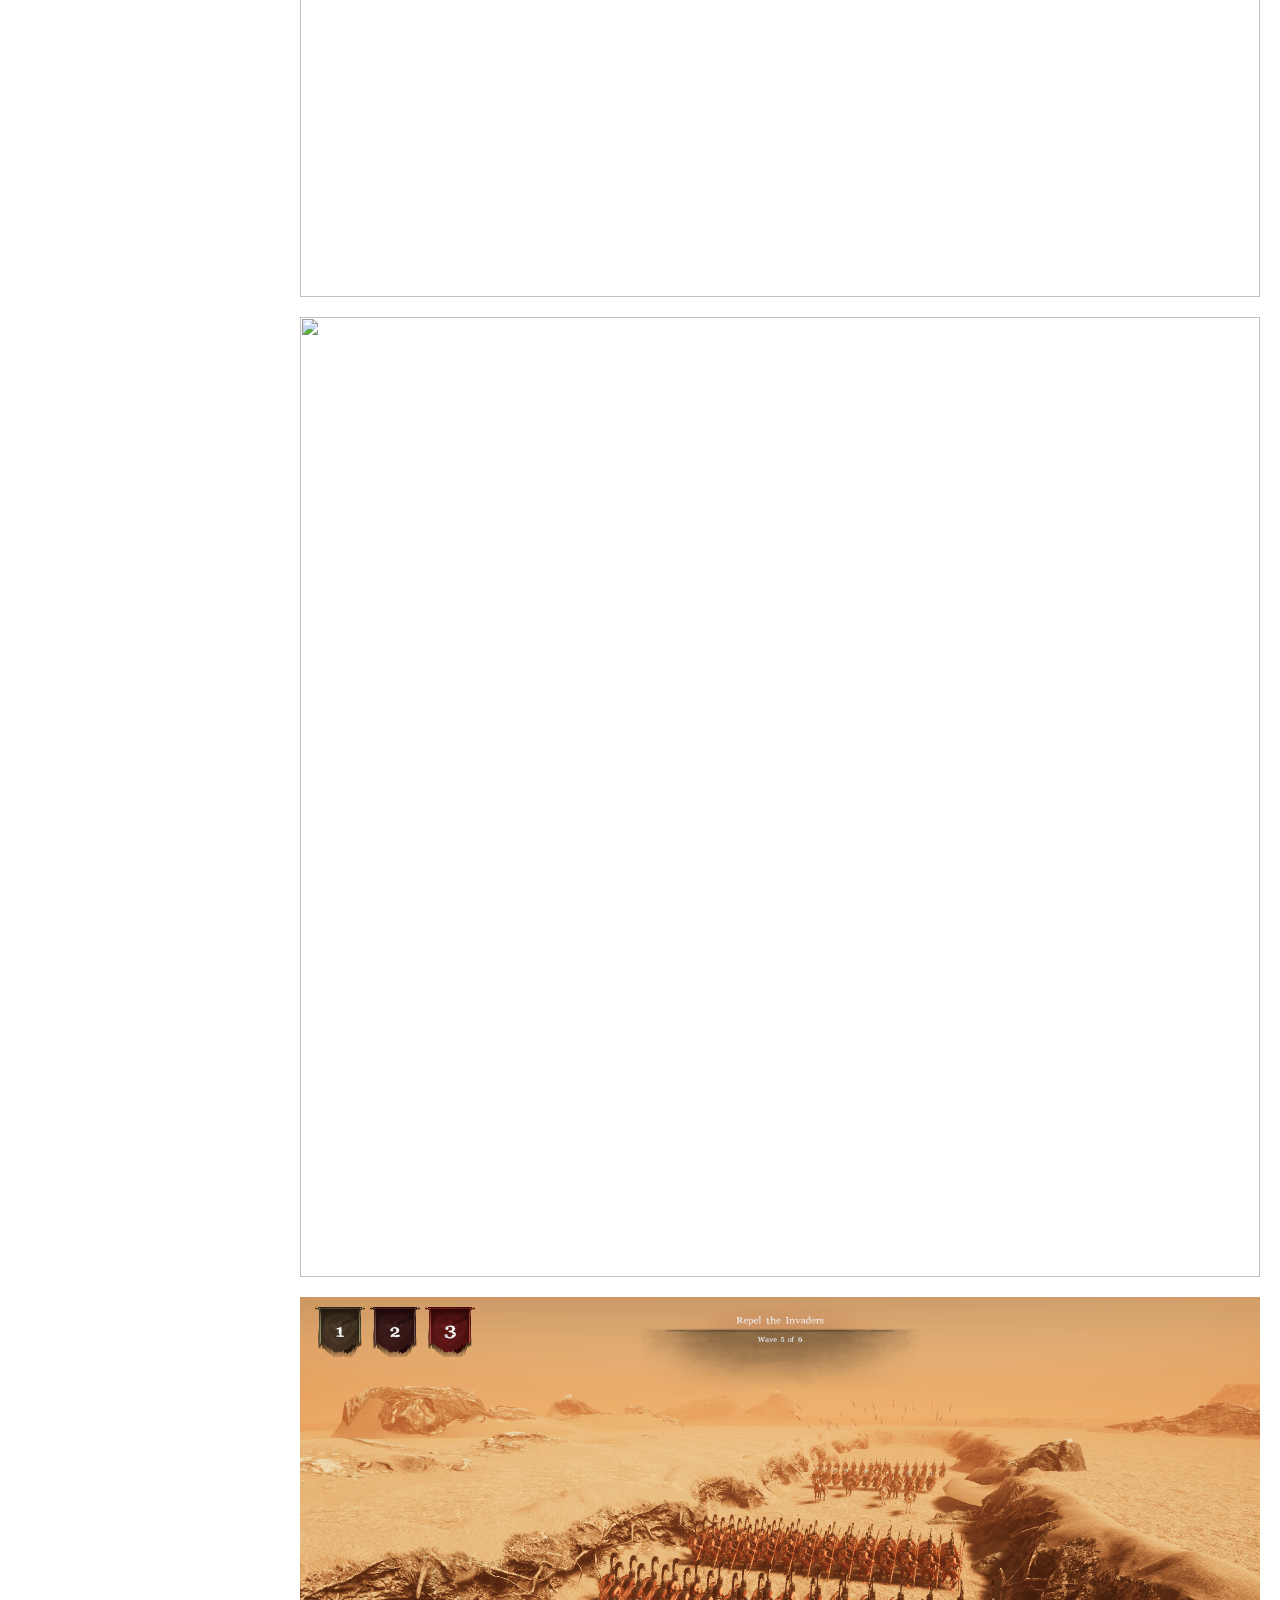
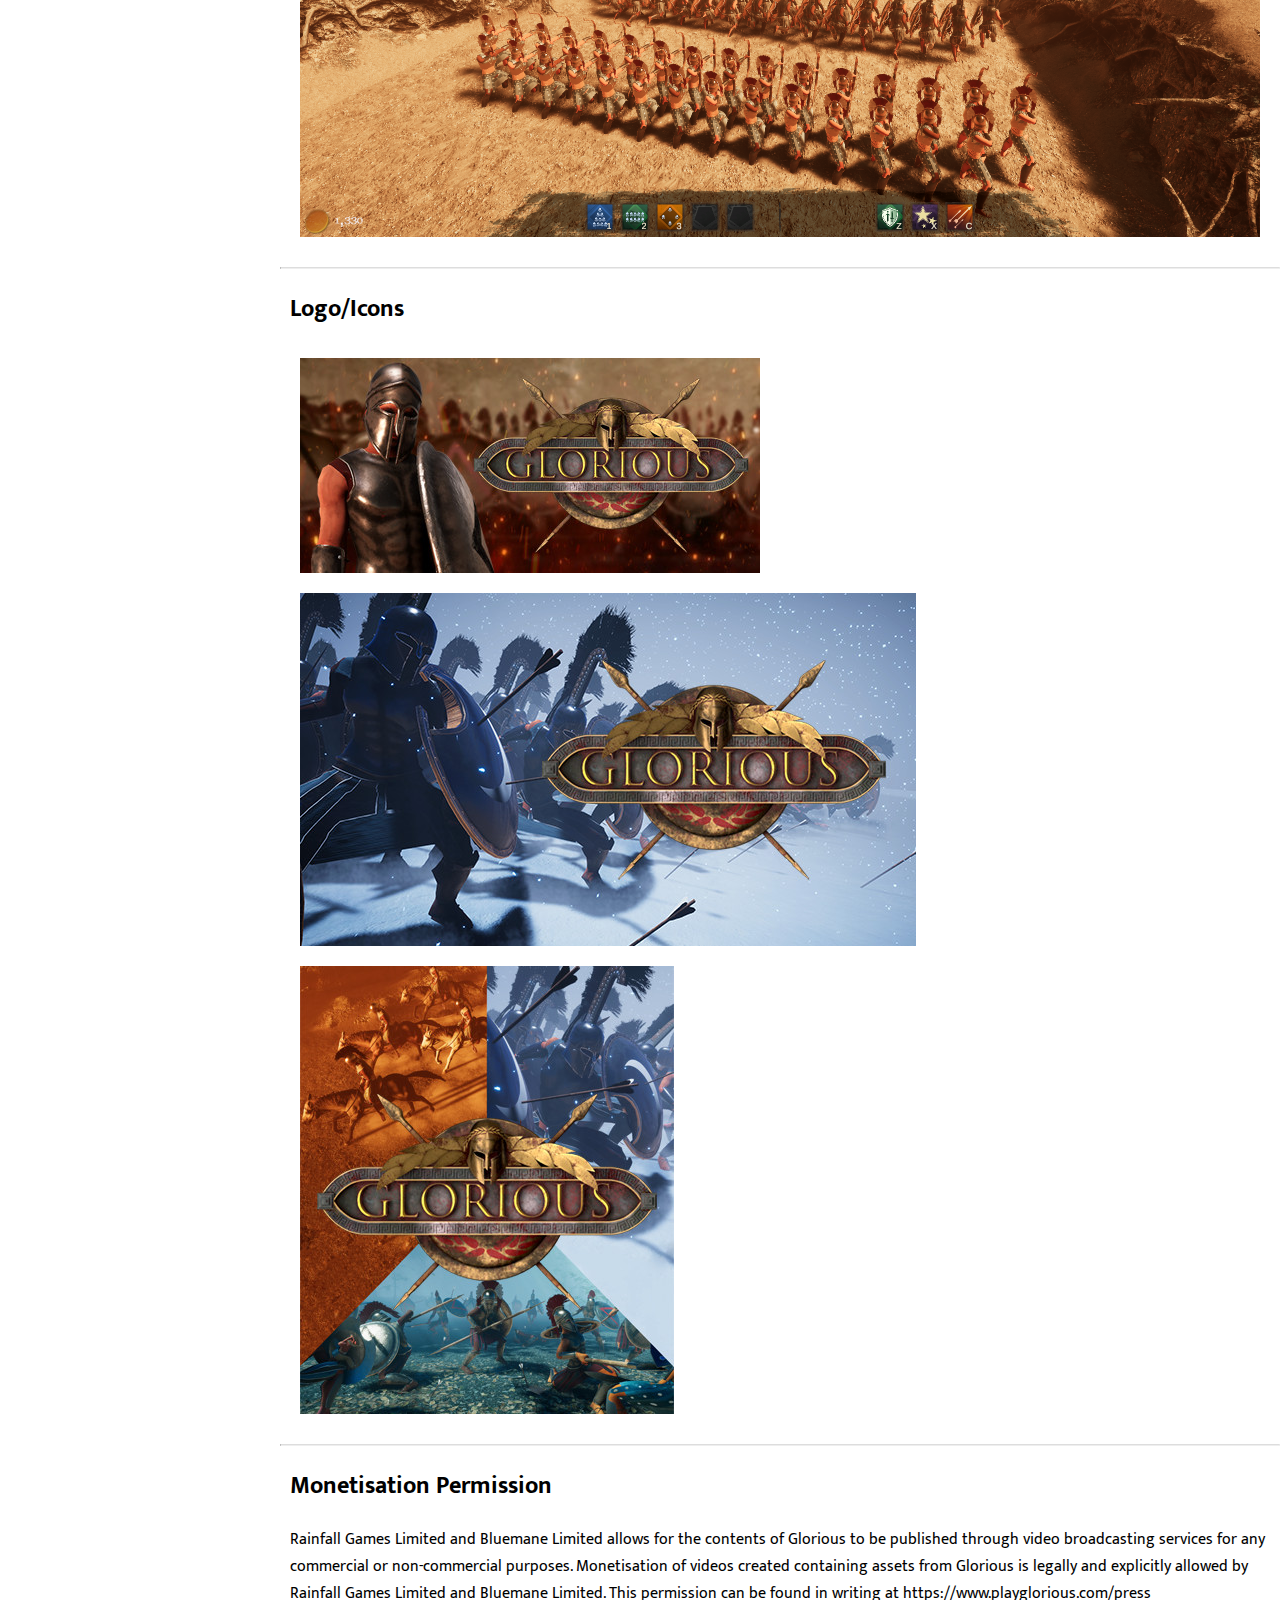
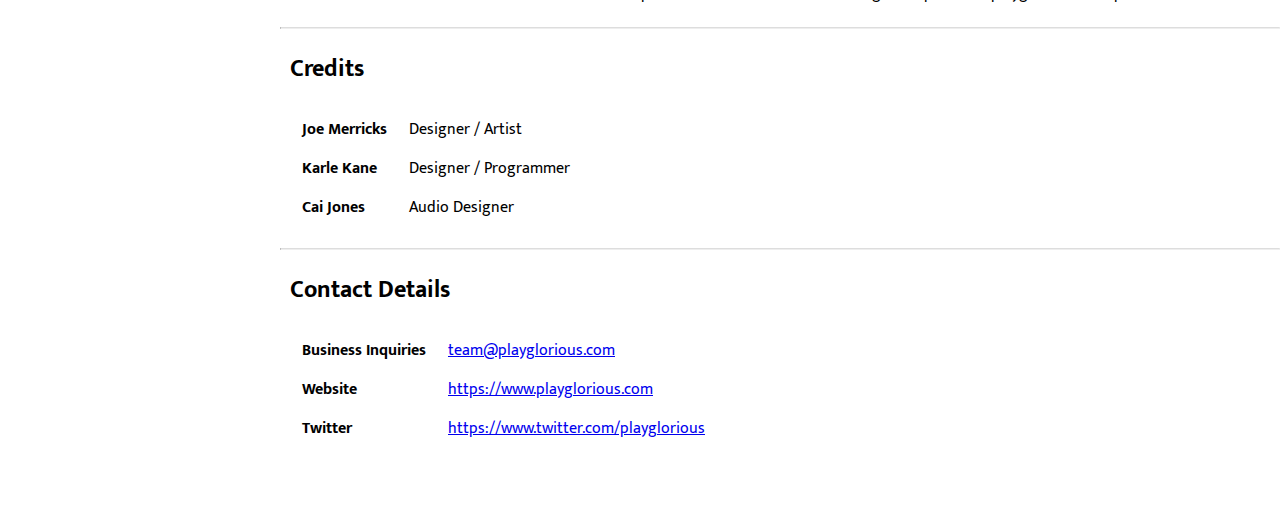
==== commit 66f5fbf7: "Fix missing trailer." ====
--- a/press.html
+++ b/press.html
@@ -67,8 +67,8 @@
 	    <h2>Trailers / Screenshots</h2>	  	  
 	    
 		<video class='trailer' width="100%" controls>
-	      <source src="videos/Glorious Trailer Alpha.mp4" type="video/mp4"/>
-          <p><a href="videos/Glorious Trailer Alpha.mp4">Watch Trailer</a></p>
+	      <source src="videos/Glorious Trailer.mp4" type="video/mp4"/>
+          <p><a href="videos/Glorious Trailer.mp4">Watch Trailer</a></p>
 	    </video>
 		
 		<img class='screenshot' src="images/screenshots/Spartan_Screenshot.png"/>
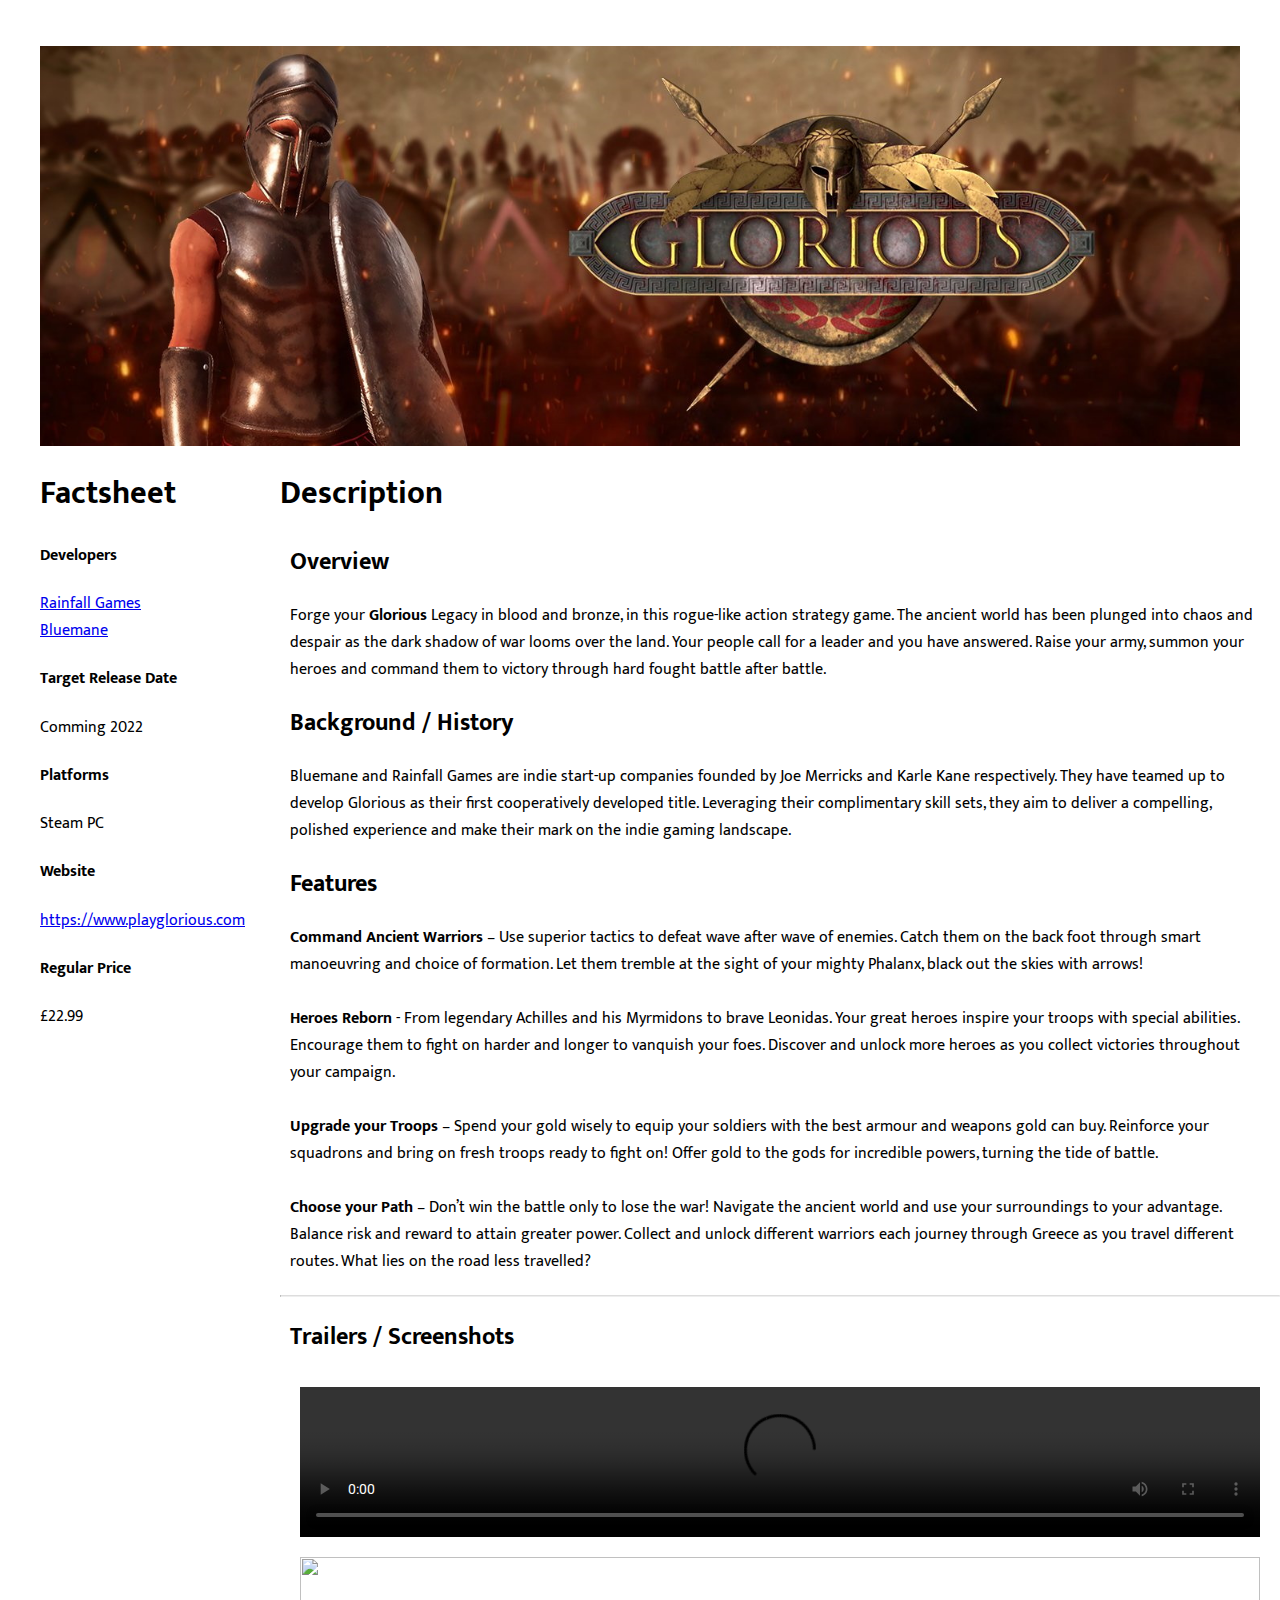
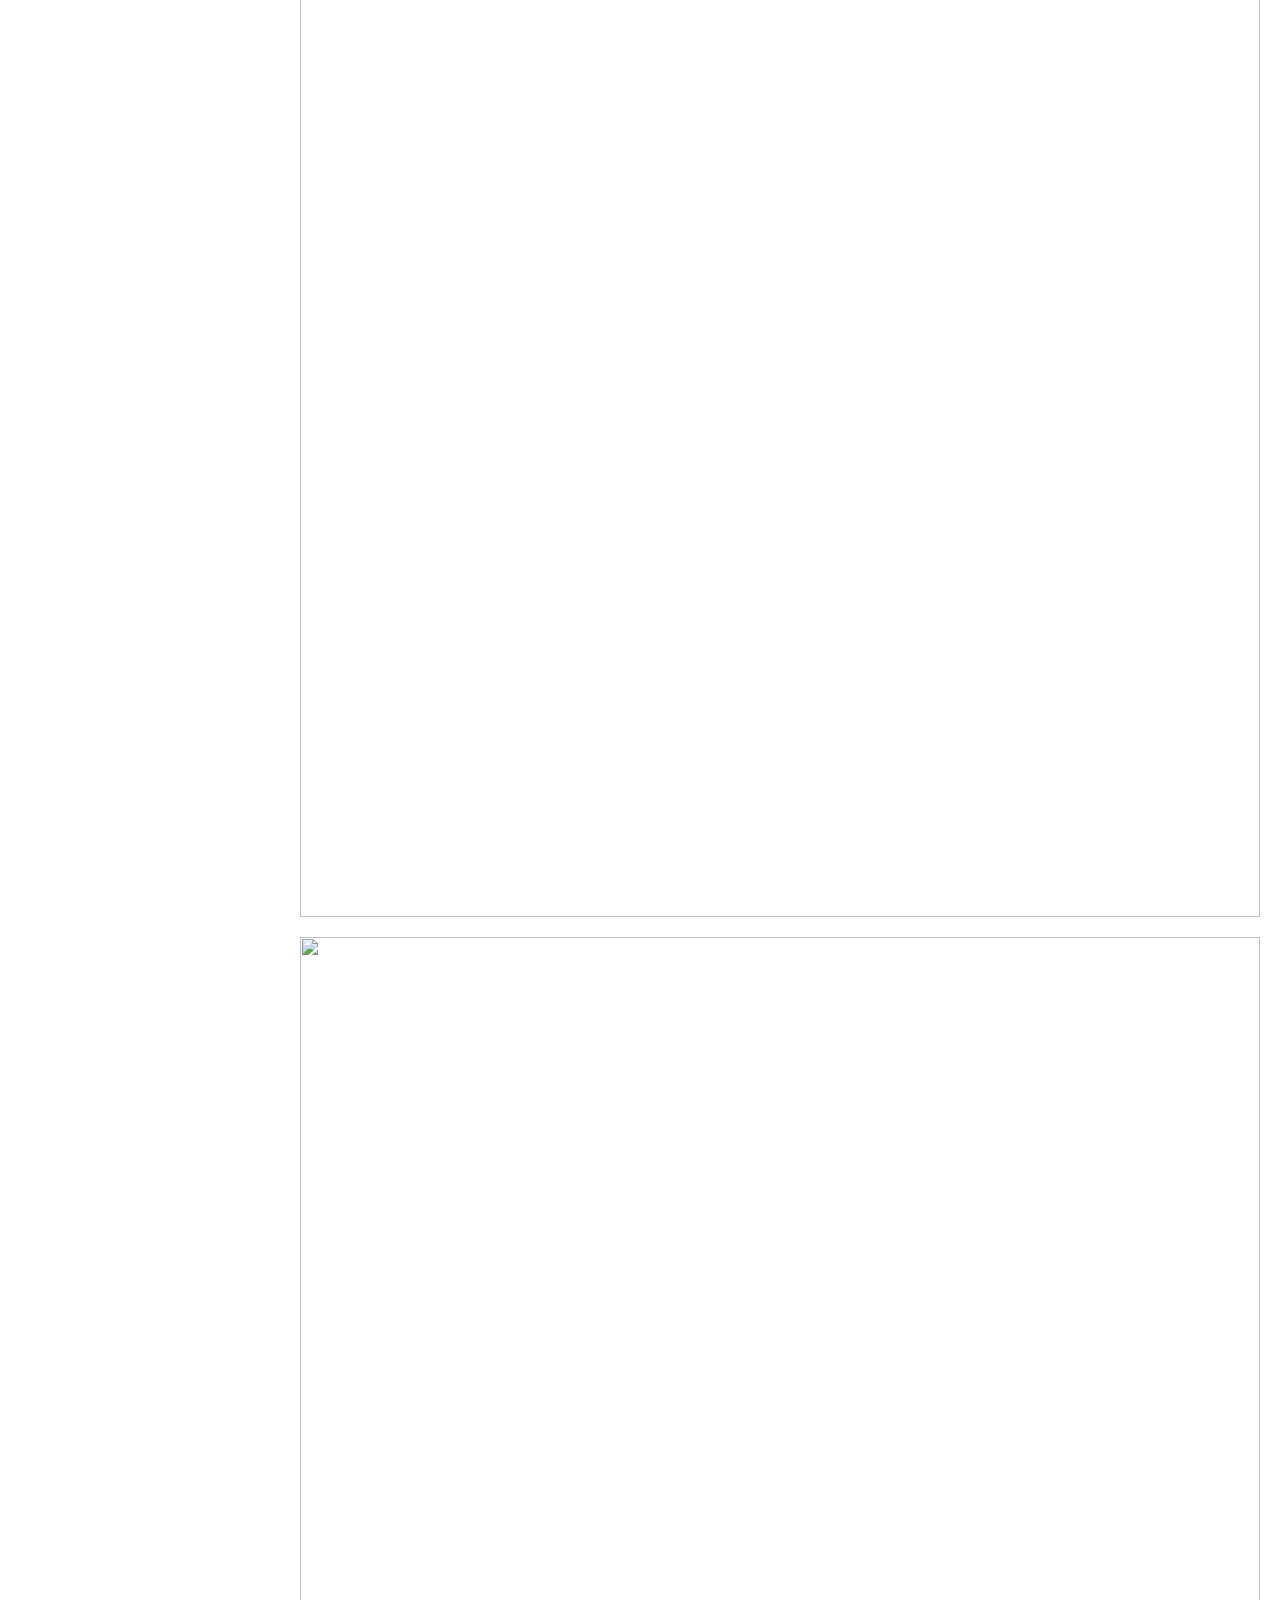
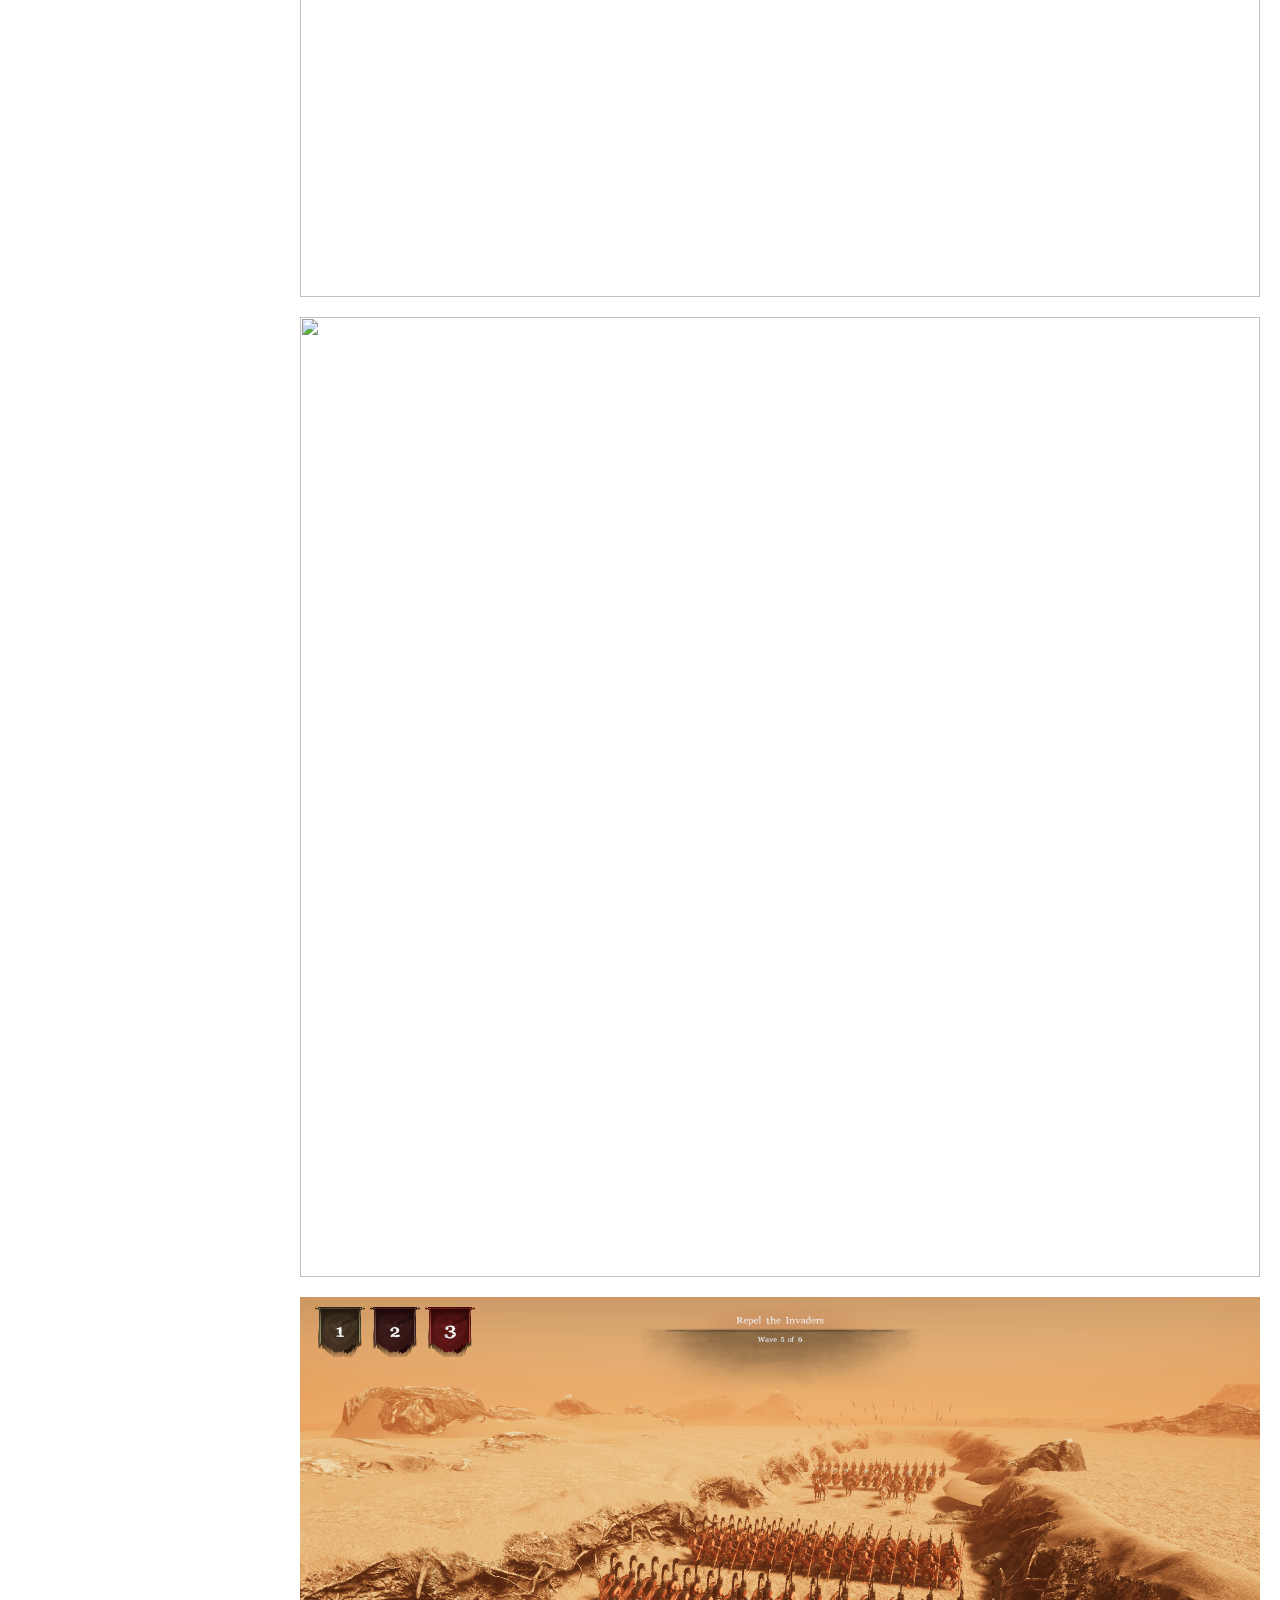
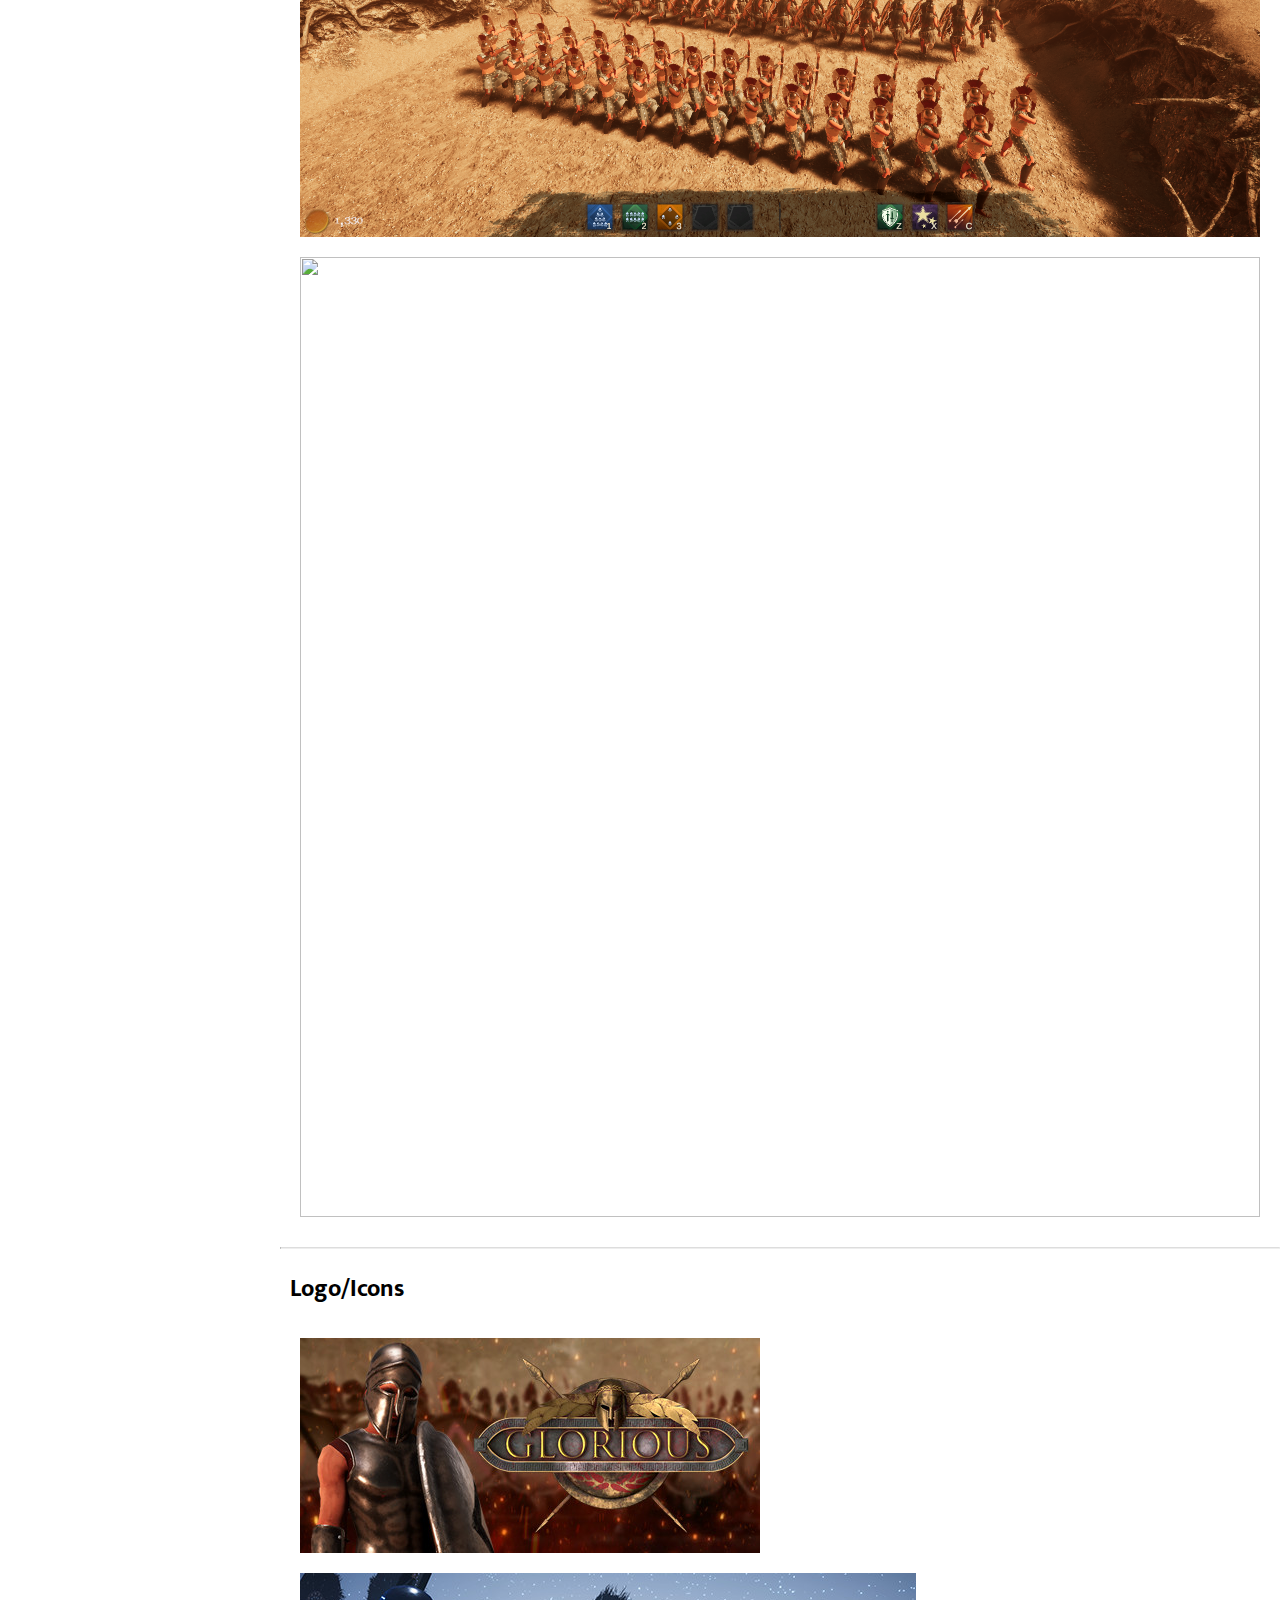
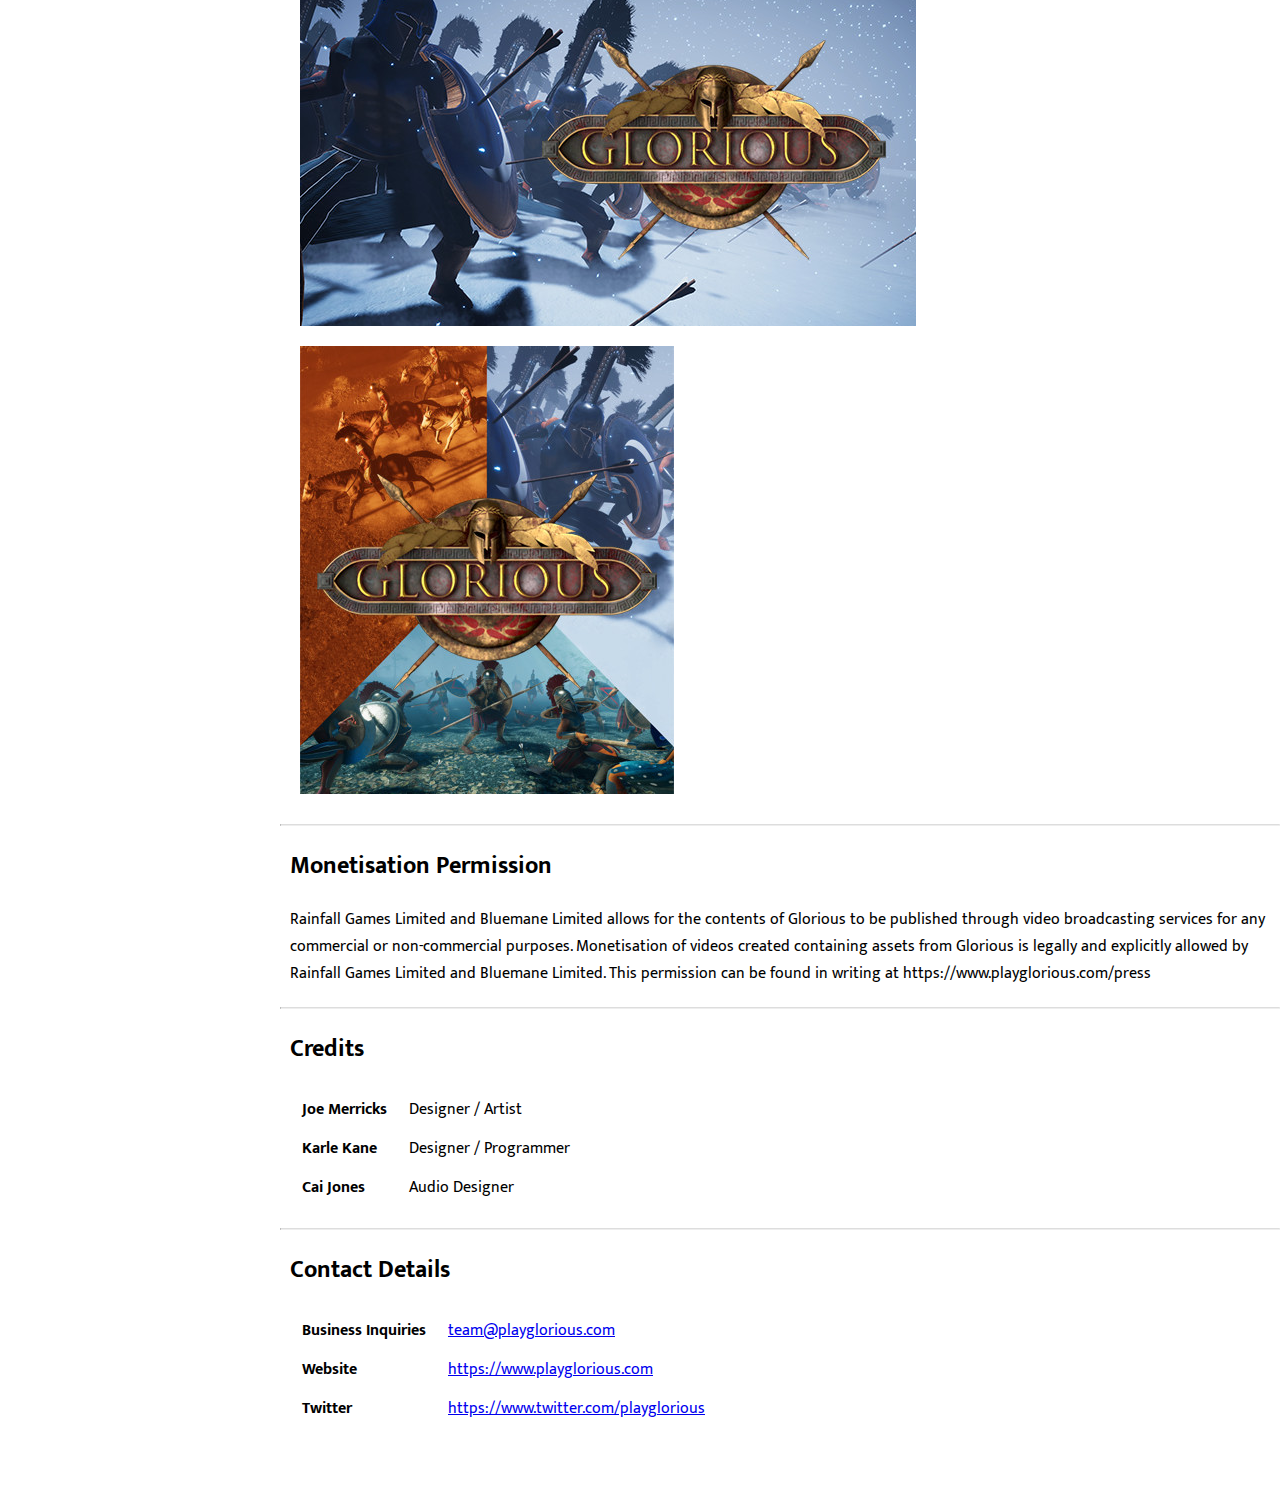
==== commit dfb78fa0: "Add missing screenshot." ====
--- a/press.html
+++ b/press.html
@@ -75,6 +75,7 @@
 		<img class='screenshot' src="images/screenshots/Thespian_Screenshot.png"/>
 		<img class='screenshot' src="images/screenshots/Cavalry_Screenshot.png"/>
 		<img class='screenshot' src="images/screenshots/FullArmy_Screenshot.png"/>
+		<img class='screenshot' src="images/screenshots/Minoans_Screenshot.png"/>
 	  </div>
 	  
 	  <hr/>
